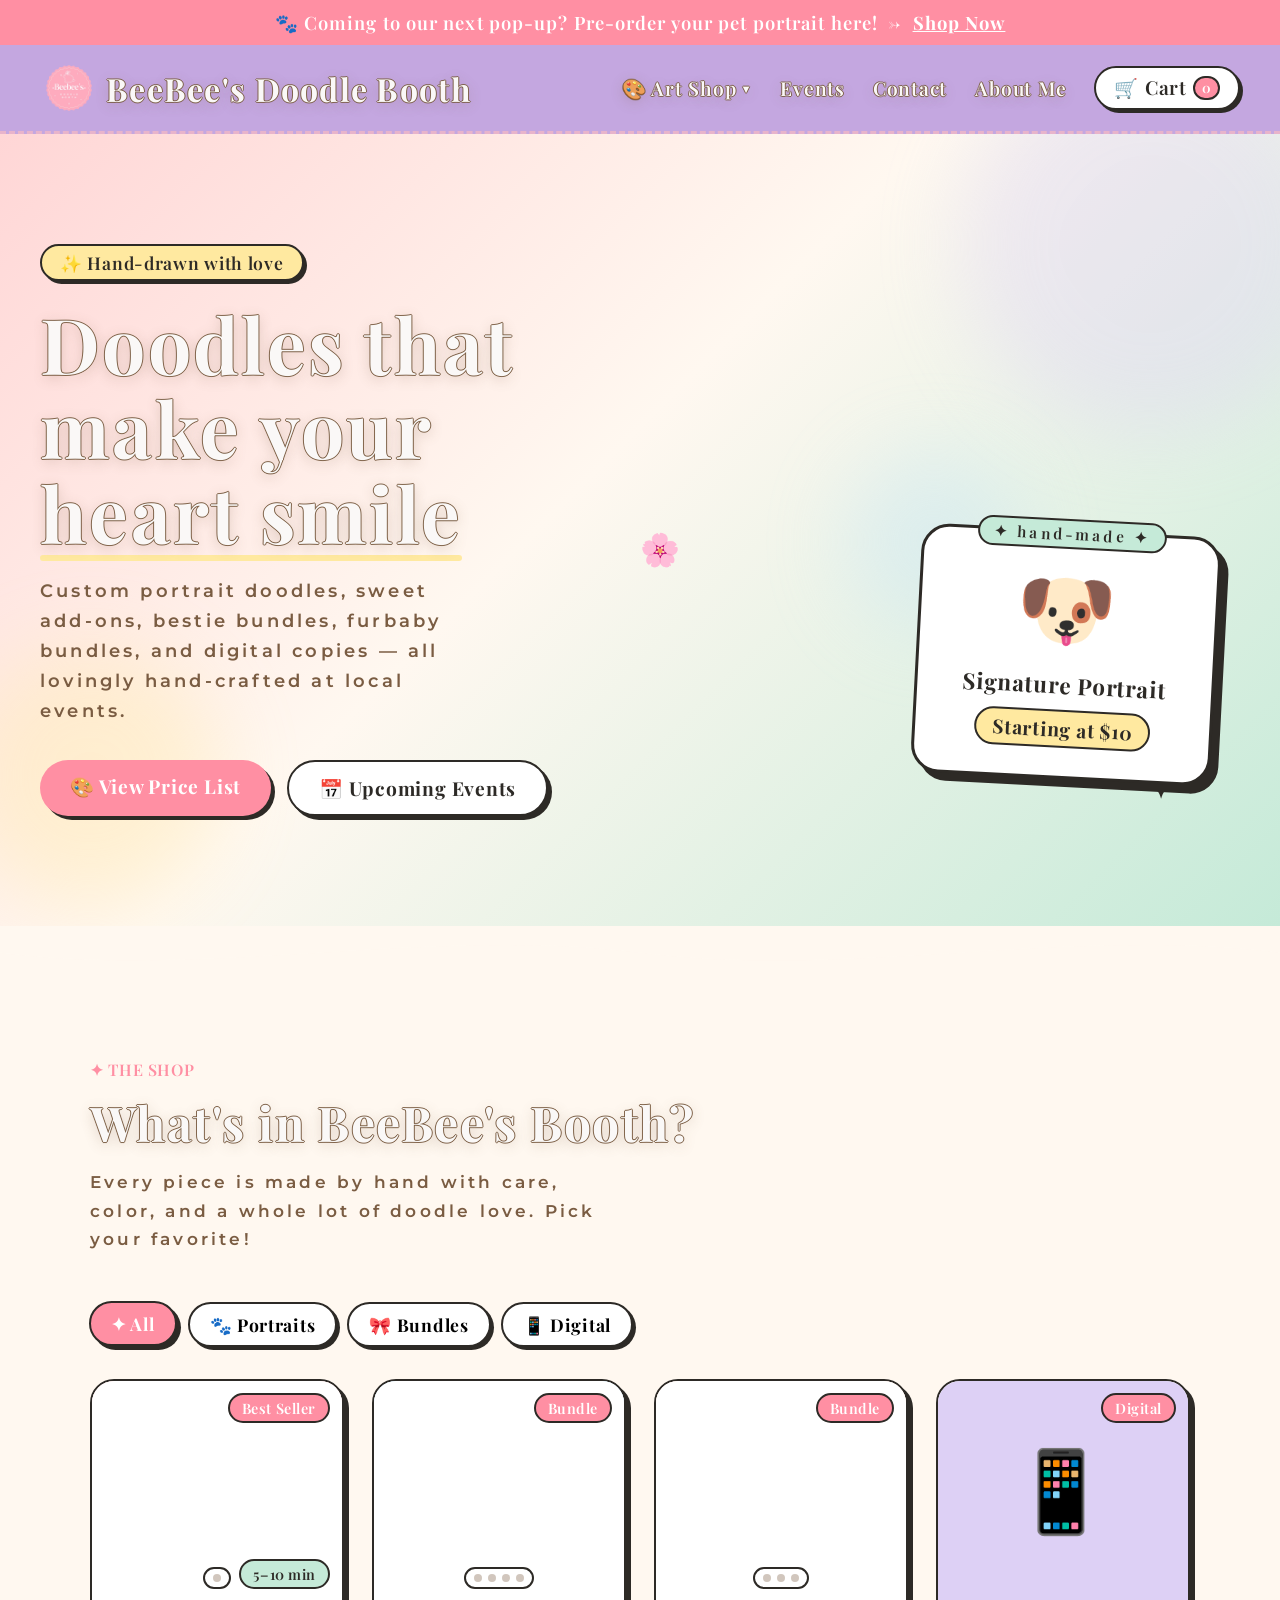
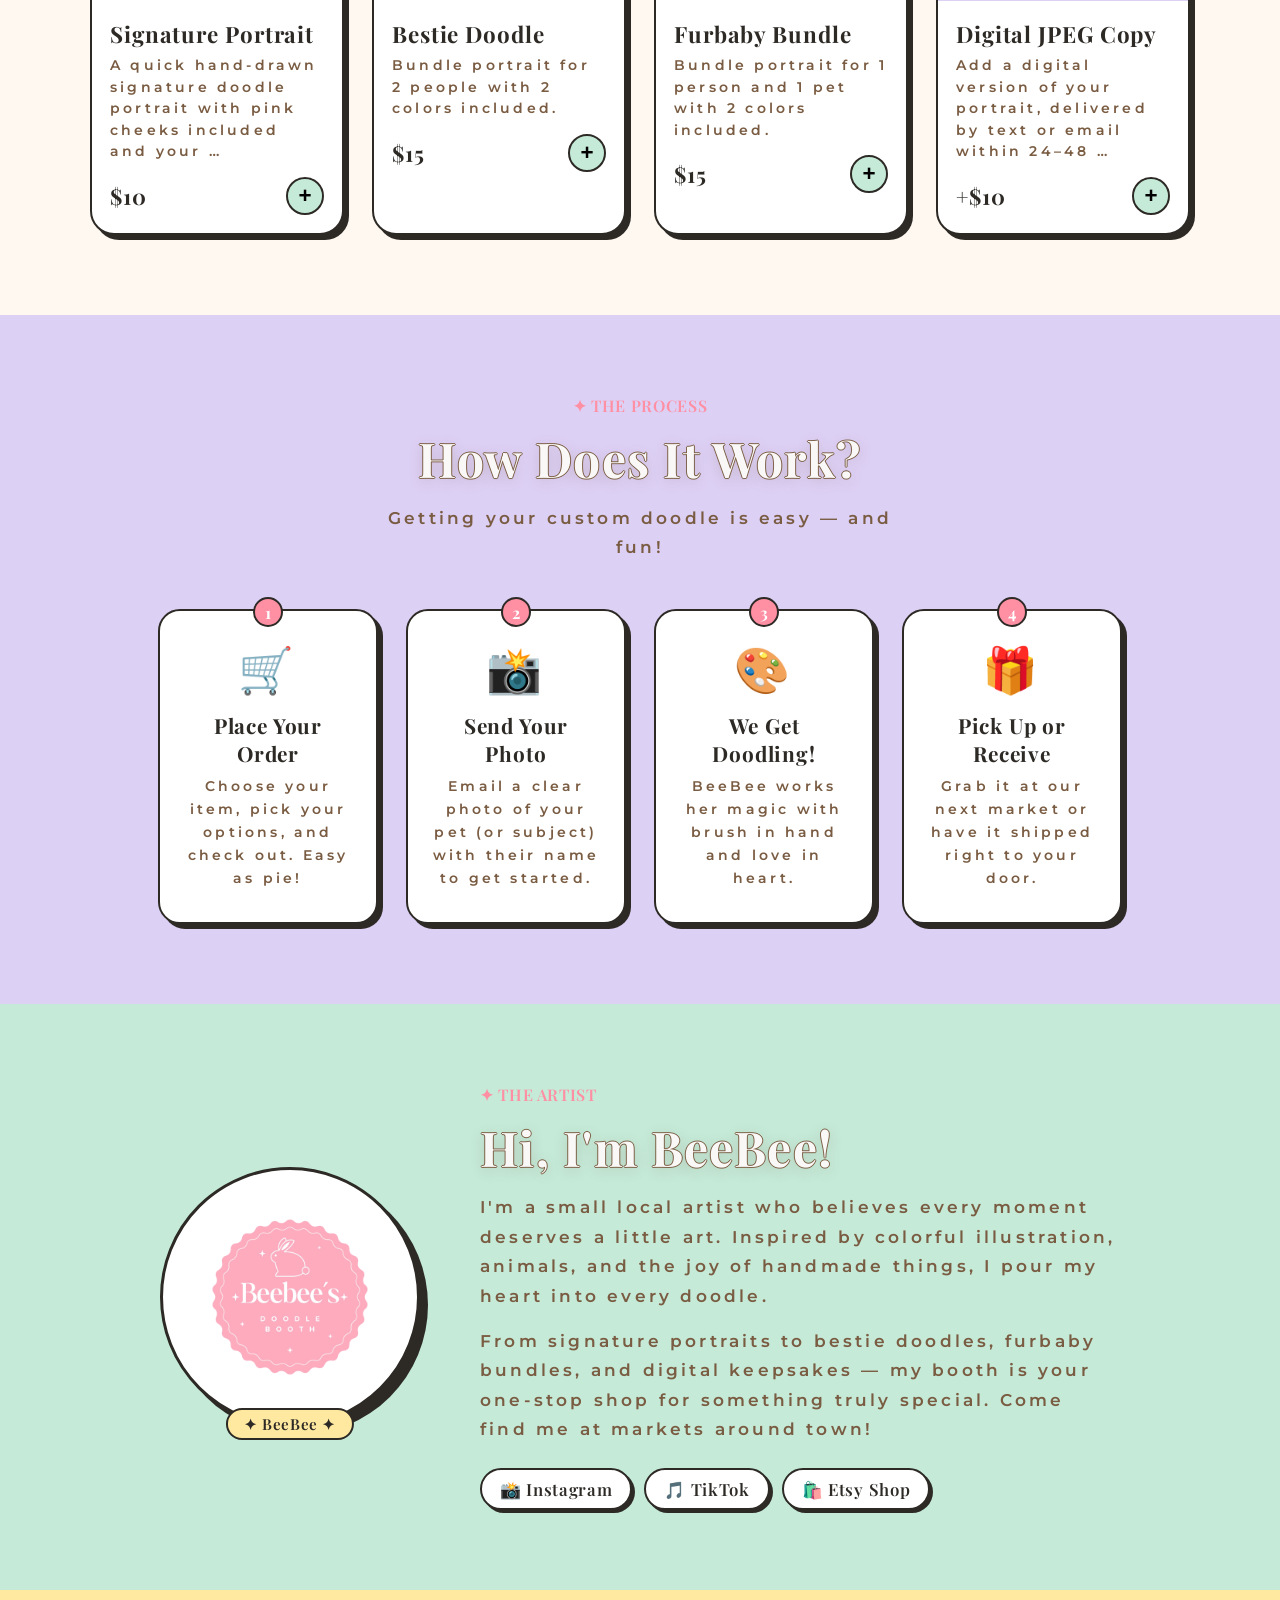
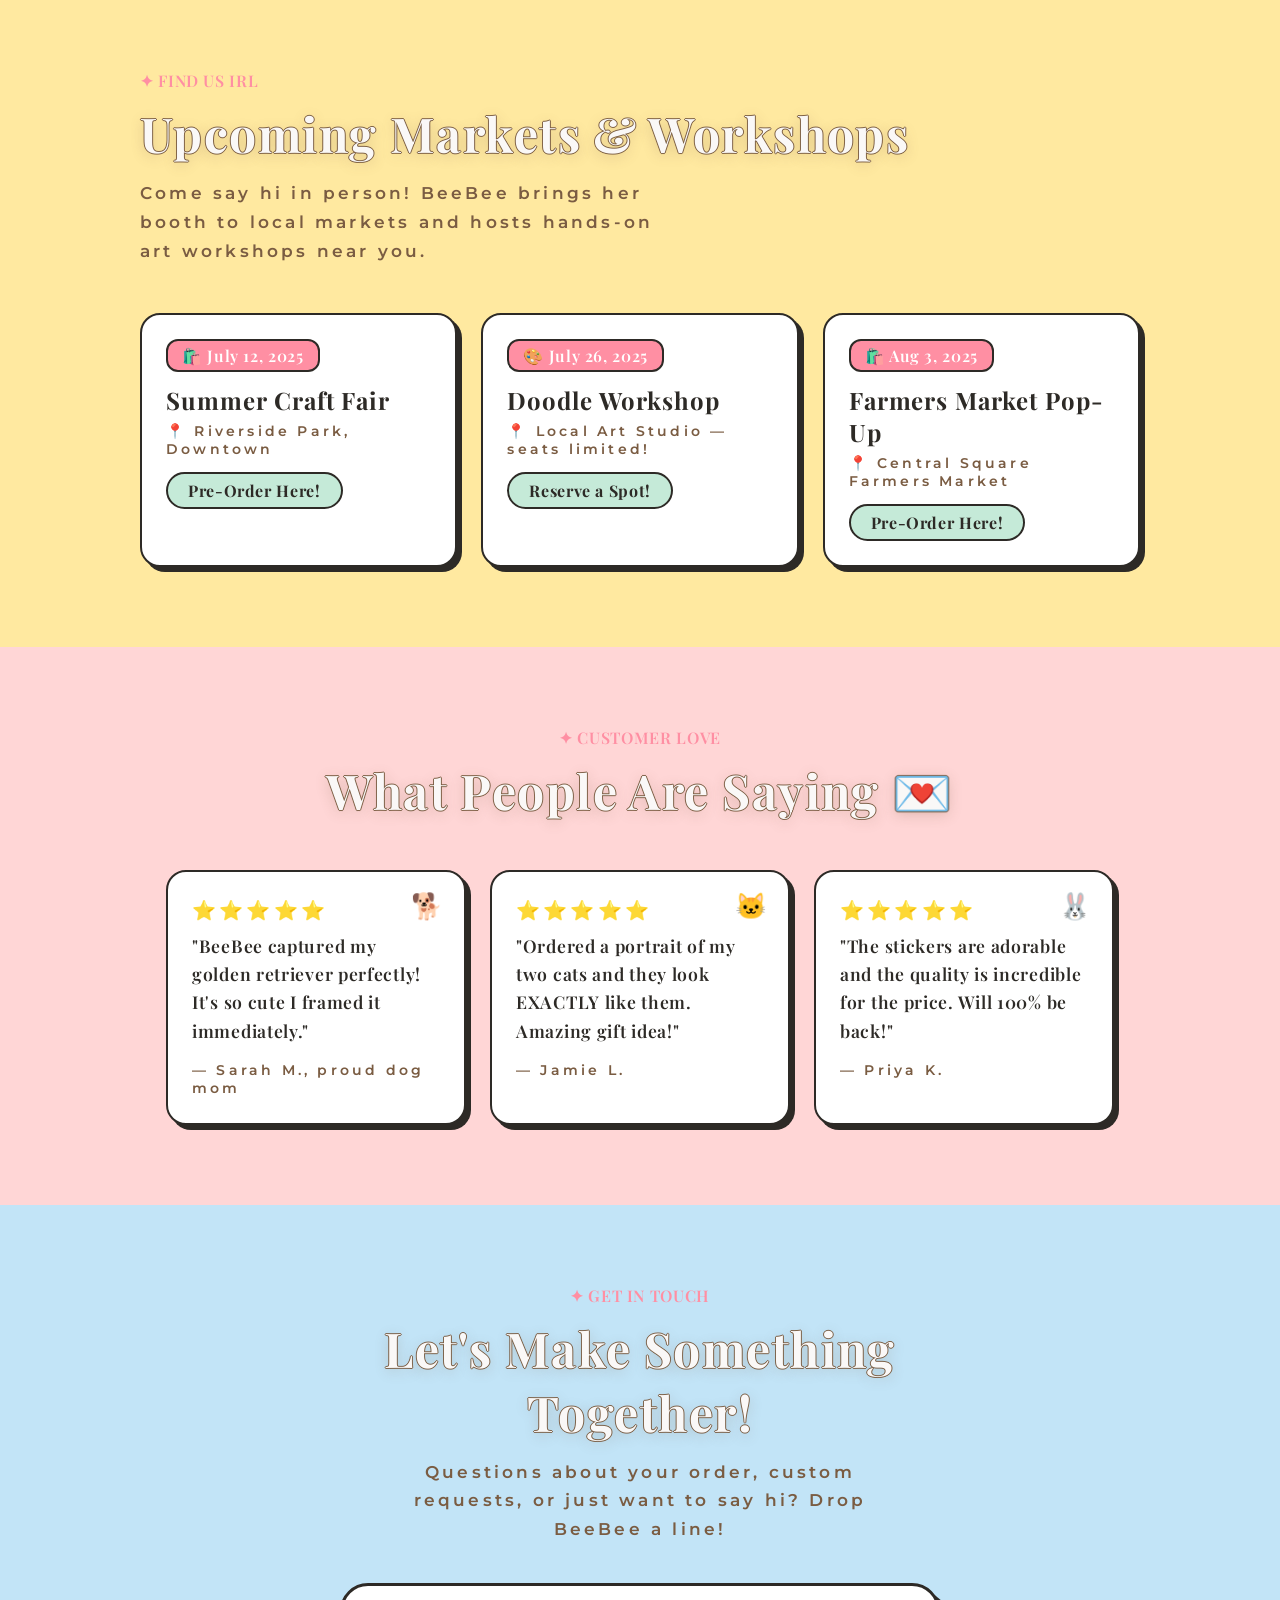
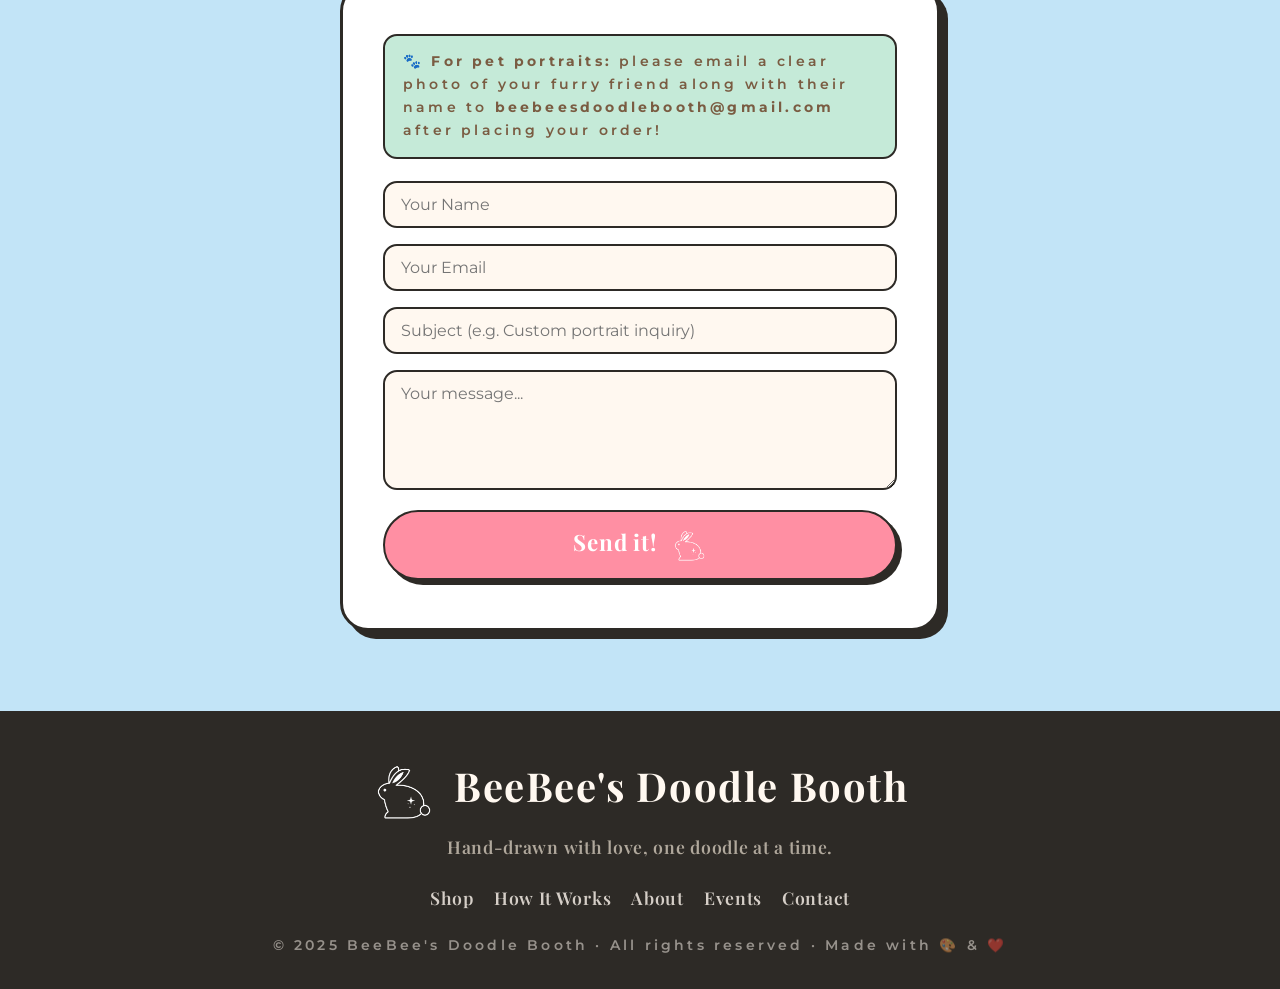
==== index.html @ 410ae70f "Initial BeeBee doodle booth website" ====
<!DOCTYPE html>
<html lang="en">
<head>
<meta charset="UTF-8" />
<meta name="viewport" content="width=device-width, initial-scale=1.0" />
<title>BeeBee's Doodle Booth</title>
<link rel="preconnect" href="https://fonts.googleapis.com">
<link rel="preconnect" href="https://fonts.gstatic.com" crossorigin>
<link href="https://fonts.googleapis.com/css2?family=Montserrat:wght@600&family=Playfair+Display:wght@700&display=swap" rel="stylesheet">
<style>
  :root {
    --cream: #FFF8F0;
    --blush: #FFD6D6;
    --mint: #C5EAD8;
    --lavender: #DDD0F5;
    --yellow: #FFE9A0;
    --peach: #FFB89A;
    --sky: #C2E4F7;
    --ink: #2D2A26;
    --brown: #7A5C42;
    --accent: #FF8FA3;
    --accent2: #A78BFA;
    --font-header: "Playfair Display", Georgia, "Times New Roman", serif;
    --font-text: "Montserrat", "Avenir Next", Avenir, "Helvetica Neue", Arial, sans-serif;
    --text-tracking: 0.2em;
    --header-soft: rgba(255, 255, 255, 0.96);
    --header-border: rgba(122, 92, 66, 0.88);
    --header-shadow:
      -1px 0 0 var(--header-border),
      1px 0 0 var(--header-border),
      0 -1px 0 var(--header-border),
      0 1px 0 var(--header-border),
      0 3px 14px rgba(122, 92, 66, 0.24);
  }

  * { box-sizing: border-box; margin: 0; padding: 0; }

  body {
    font-family: var(--font-text);
    font-weight: 600;
    letter-spacing: var(--text-tracking);
    background: var(--cream);
    color: var(--ink);
    overflow-x: hidden;
  }


  .nav-bunny-logo {
    width: 58px;
    height: 58px;
    object-fit: contain;
    flex-shrink: 0;
  }

  .brand-logo-mark {
    display: block;
    width: 72%;
    height: 72%;
    object-fit: contain;
  }

  /* Hand-drawn border utility */
  .squiggle-border {
    border: 3px solid var(--ink);
    border-radius: 60% 40% 55% 45% / 45% 55% 40% 60%;
  }

  /* ===== ANNOUNCEMENT BAR ===== */
  .announce-bar {
    background: var(--accent);
    color: white;
    text-align: center;
    padding: 10px 20px;
    font-family: var(--font-header);
    font-size: 1.15rem;
    letter-spacing: 0.06em;
    position: relative;
    overflow: hidden;
  }
  .announce-bar span { animation: slide-in 0.6s ease; }
  @keyframes slide-in { from { opacity: 0; transform: translateY(-10px); } to { opacity: 1; transform: translateY(0); } }

  /* ===== NAV ===== */
  nav {
    background: #C4A7E0;
    border-bottom: 3px dashed #E8B4CB;
    display: flex;
    align-items: center;
    justify-content: space-between;
    padding: 14px 40px;
    position: sticky;
    top: 0;
    z-index: 100;
  }

  .nav-logo {
    font-family: var(--font-header);
    font-size: 2rem;
    font-weight: 700;
    letter-spacing: 0.03em;
    color: var(--header-soft);
    text-shadow: var(--header-shadow);
    text-decoration: none;
    display: flex;
    align-items: center;
    gap: 8px;
  }
  .nav-logo .bee { font-size: 1.8rem; }

  .nav-links {
    display: flex;
    gap: 28px;
    list-style: none;
    align-items: center;
  }
  .nav-links a {
    font-family: var(--font-header);
    font-size: 1.2rem;
    letter-spacing: 0.03em;
    color: var(--header-soft);
    text-shadow: var(--header-shadow);
    text-decoration: none;
    position: relative;
    transition: color 0.2s;
  }
  .nav-links a::after {
    content: '';
    position: absolute;
    bottom: -3px;
    left: 0;
    width: 0;
    height: 2.5px;
    background: var(--accent);
    border-radius: 2px;
    transition: width 0.25s ease;
  }
  .nav-links a:hover { color: white; }
  .nav-links a:hover::after { width: 100%; }

  .cart-nav-btn {
    background: white;
    color: var(--ink) !important;
    border: 2.5px solid var(--ink);
    border-radius: 50px;
    padding: 8px 18px;
    box-shadow: 3px 3px 0 var(--ink);
    cursor: pointer;
    display: inline-flex;
    align-items: center;
    gap: 6px;
    white-space: nowrap;
    line-height: 1;
    text-shadow: none !important;
    -webkit-text-stroke: 0 !important;
    paint-order: normal;
  }
  .cart-nav-btn::after { display: none !important; }
  .cart-count {
    display: inline-flex;
    align-items: center;
    justify-content: center;
    min-width: 24px;
    height: 24px;
    padding: 0 7px;
    background: var(--accent);
    color: white;
    border: 2px solid var(--ink);
    border-radius: 999px;
    font-size: 0.85rem;
    line-height: 1;
    letter-spacing: 0;
    text-shadow: none;
    -webkit-text-stroke: 0;
  }

  /* ===== NAV DROPDOWN ===== */
  .nav-dropdown { position: relative; }
  .nav-dropdown > a { display: flex; align-items: center; gap: 4px; }
  .nav-dropdown > a .caret {
    font-size: 0.7rem;
    transition: transform 0.2s;
    display: inline-block;
  }
  .nav-dropdown:hover > a .caret { transform: rotate(180deg); }

  .dropdown-menu {
    position: absolute;
    top: calc(100% + 14px);
    left: 50%;
    transform: translateX(-50%);
    background: #B899D6;
    border: 2.5px solid var(--ink);
    border-radius: 18px;
    box-shadow: 5px 5px 0 var(--ink);
    min-width: 200px;
    padding: 10px 0;
    opacity: 0;
    pointer-events: none;
    transform: translateX(-50%) translateY(-6px);
    transition: opacity 0.2s, transform 0.2s;
    z-index: 200;
  }
  .dropdown-menu::before {
    content: '';
    position: absolute;
    top: -8px;
    left: 50%;
    transform: translateX(-50%);
    border: 5px solid transparent;
    border-bottom-color: #B899D6;
    border-top: none;
  }
  .nav-dropdown:hover .dropdown-menu {
    opacity: 1;
    pointer-events: all;
    transform: translateX(-50%) translateY(0);
  }
  .dropdown-menu a {
    display: flex;
    align-items: center;
    gap: 10px;
    padding: 10px 20px;
    font-family: var(--font-header);
    font-size: 1.1rem;
    color: var(--ink);
    text-decoration: none;
    transition: background 0.15s;
    border-radius: 0;
  }
  .dropdown-menu a:first-child { border-radius: 14px 14px 0 0; }
  .dropdown-menu a:last-child  { border-radius: 0 0 14px 14px; }
  .dropdown-menu a:hover { background: var(--blush); color: var(--accent); }
  .dropdown-menu a::after { display: none !important; }
  .dropdown-divider {
    height: 1px;
    background: #eee;
    margin: 4px 16px;
  }

  /* ===== PORTRAIT VARIANT TOGGLE ===== */
  .variant-toggle {
    display: flex;
    gap: 0;
    border: 2.5px solid var(--ink);
    border-radius: 14px;
    overflow: hidden;
    margin-bottom: 18px;
  }
  .variant-btn {
    flex: 1;
    padding: 11px 10px;
    font-family: var(--font-header);
    font-size: 1rem;
    font-weight: 700;
    background: white;
    border: none;
    cursor: pointer;
    transition: background 0.2s, color 0.2s;
    line-height: 1.3;
    text-align: center;
  }
  .variant-btn + .variant-btn { border-left: 2px solid var(--ink); }
  .variant-btn.active { background: var(--accent); color: white; }
  .variant-btn:not(.active):hover { background: var(--blush); }
  .variant-info {
    background: var(--lavender);
    border: 2px solid var(--ink);
    border-radius: 12px;
    padding: 10px 14px;
    font-size: 0.88rem;
    line-height: 1.6;
    margin-bottom: 16px;
    color: var(--brown);
    display: none;
  }
  .variant-info.show { display: block; }

  /* ===== FILTER TABS ===== */
  .filter-tab {
    padding: 9px 20px;
    border: 2.5px solid var(--ink);
    border-radius: 50px;
    font-family: var(--font-header);
    font-size: 1.1rem;
    font-weight: 700;
    background: white;
    cursor: pointer;
    box-shadow: 3px 3px 0 var(--ink);
    transition: background 0.2s, transform 0.15s, box-shadow 0.15s;
  }
  .filter-tab:hover { background: var(--blush); transform: translate(-1px,-1px); box-shadow: 4px 4px 0 var(--ink); }
  .filter-tab.active { background: var(--accent); color: white; transform: translate(-1px,-1px); box-shadow: 4px 4px 0 var(--ink); }

  /* ===== HERO ===== */
  .hero {
    position: relative;
    min-height: 88vh;
    display: flex;
    align-items: center;
    overflow: hidden;
    padding: 60px 40px;
    background: linear-gradient(135deg, var(--blush) 0%, var(--cream) 45%, var(--mint) 100%);
  }

  /* Floating doodle blobs in background */
  .hero-blob {
    position: absolute;
    border-radius: 50%;
    opacity: 0.35;
    filter: blur(40px);
    pointer-events: none;
  }
  .blob1 { width: 380px; height: 380px; background: var(--lavender); top: -80px; right: -60px; animation: float1 7s ease-in-out infinite; }
  .blob2 { width: 260px; height: 260px; background: var(--yellow); bottom: 20px; left: -40px; animation: float2 9s ease-in-out infinite; }
  .blob3 { width: 180px; height: 180px; background: var(--sky); top: 40%; right: 20%; animation: float1 6s ease-in-out infinite 1s; }
  @keyframes float1 { 0%,100% { transform: translateY(0) rotate(0deg); } 50% { transform: translateY(-20px) rotate(6deg); } }
  @keyframes float2 { 0%,100% { transform: translateY(0) rotate(0deg); } 50% { transform: translateY(16px) rotate(-5deg); } }

  /* Scattered doodle stars/sparkles */
  .doodle-el {
    position: absolute;
    font-size: 2rem;
    pointer-events: none;
    animation: spin-float 5s ease-in-out infinite;
  }
  .doodle-el:nth-child(1) { top: 12%; left: 8%; animation-delay: 0s; }
  .doodle-el:nth-child(2) { top: 70%; left: 6%; animation-delay: 1.2s; }
  .doodle-el:nth-child(3) { top: 18%; right: 12%; animation-delay: 0.6s; }
  .doodle-el:nth-child(4) { top: 80%; right: 8%; animation-delay: 2s; }
  .doodle-el:nth-child(5) { top: 50%; left: 50%; animation-delay: 0.9s; }
  @keyframes spin-float { 0%,100% { transform: translateY(0) rotate(0deg) scale(1); } 50% { transform: translateY(-12px) rotate(20deg) scale(1.1); } }

  .hero-content {
    position: relative;
    z-index: 2;
    max-width: 580px;
  }

  .hero-tag {
    display: inline-block;
    background: var(--yellow);
    border: 2.5px solid var(--ink);
    border-radius: 30px;
    padding: 5px 18px;
    font-family: var(--font-header);
    font-size: 1.1rem;
    letter-spacing: 0.06em;
    margin-bottom: 20px;
    box-shadow: 3px 3px 0 var(--ink);
    animation: pop-in 0.5s cubic-bezier(.34,1.56,.64,1) 0.2s both;
  }

  .hero h1 {
    font-family: var(--font-header);
    font-size: clamp(3rem, 6vw, 5.5rem);
    font-weight: 700;
    letter-spacing: 0.03em;
    color: var(--header-soft);
    line-height: 1.1;
    margin-bottom: 22px;
    text-shadow: var(--header-shadow);
    animation: pop-in 0.5s cubic-bezier(.34,1.56,.64,1) 0.35s both;
  }
  .hero h1 em {
    font-style: normal;
    color: var(--accent);
    position: relative;
  }
  .hero h1 em::after {
    content: '';
    position: absolute;
    bottom: 2px;
    left: 0;
    width: 100%;
    height: 6px;
    background: var(--yellow);
    z-index: -1;
    border-radius: 3px;
  }

  .hero-desc {
    font-size: 1.1rem;
    line-height: 1.7;
    color: var(--brown);
    margin-bottom: 34px;
    max-width: 440px;
    animation: pop-in 0.5s cubic-bezier(.34,1.56,.64,1) 0.5s both;
  }

  .hero-btns {
    display: flex;
    gap: 16px;
    flex-wrap: wrap;
    animation: pop-in 0.5s cubic-bezier(.34,1.56,.64,1) 0.65s both;
  }

  .btn {
    display: inline-block;
    padding: 13px 30px;
    border-radius: 50px;
    font-family: var(--font-header);
    font-size: 1.2rem;
    font-weight: 700;
    letter-spacing: 0.06em;
    cursor: pointer;
    transition: transform 0.2s, box-shadow 0.2s;
    text-decoration: none;
    border: none;
  }
  .btn-primary {
    background: var(--accent);
    color: white;
    box-shadow: 4px 4px 0 var(--ink);
  }
  .btn-primary:hover { transform: translate(-2px,-2px); box-shadow: 6px 6px 0 var(--ink); }
  .btn-secondary {
    background: white;
    color: var(--ink);
    box-shadow: 4px 4px 0 var(--ink);
    border: 2.5px solid var(--ink);
  }
  .btn-secondary:hover { transform: translate(-2px,-2px); box-shadow: 6px 6px 0 var(--ink); }

  /* Hero illustration side */
  .hero-art {
    position: absolute;
    right: 5%;
    top: 50%;
    transform: translateY(-50%);
    z-index: 2;
    animation: pop-in 0.7s cubic-bezier(.34,1.56,.64,1) 0.4s both;
  }

  .hero-art-card {
    background: white;
    border: 3px solid var(--ink);
    border-radius: 28px;
    padding: 28px;
    box-shadow: 8px 8px 0 var(--ink);
    width: 300px;
    text-align: center;
    transform: rotate(3deg);
    position: relative;
  }
  .hero-art-card::before {
    content: '✦ hand-made ✦';
    position: absolute;
    top: -14px;
    left: 50%;
    transform: translateX(-50%);
    background: var(--mint);
    border: 2px solid var(--ink);
    border-radius: 20px;
    padding: 3px 14px;
    font-family: var(--font-header);
    font-size: 0.95rem;
    white-space: nowrap;
  }
  .hero-art-emoji {
    font-size: 5rem;
    display: block;
    margin-bottom: 12px;
  }
  .hero-art-label {
    font-family: var(--font-header);
    font-size: 1.4rem;
    font-weight: 700;
  }
  .hero-art-price {
    display: inline-block;
    margin-top: 10px;
    background: var(--yellow);
    border: 2px solid var(--ink);
    border-radius: 20px;
    padding: 4px 16px;
    font-family: var(--font-header);
    font-size: 1.2rem;
    font-weight: 700;
  }

  @keyframes pop-in {
    from { opacity: 0; transform: scale(0.85) translateY(10px); }
    to   { opacity: 1; transform: scale(1) translateY(0); }
  }

  /* ===== WAVY DIVIDER ===== */
  .wavy { display: block; width: 100%; }

  /* ===== SECTION SHARED ===== */
  section { padding: 80px 40px; }
  .section-label {
    font-family: var(--font-header);
    font-size: 1rem;
    letter-spacing: 0.12em;
    text-transform: uppercase;
    color: var(--accent);
    margin-bottom: 10px;
    display: block;
  }
  .section-title {
    font-family: var(--font-header);
    font-size: clamp(2rem, 4vw, 3rem);
    font-weight: 700;
    letter-spacing: 0.03em;
    color: var(--header-soft);
    text-shadow: var(--header-shadow);
    margin-bottom: 14px;
  }
  .section-sub {
    color: var(--brown);
    font-size: 1.05rem;
    line-height: 1.7;
    max-width: 520px;
    margin-bottom: 48px;
  }

  /* ===== SHOP SECTION ===== */
  #shop { background: var(--cream); }
  .shop-grid {
    display: grid;
    grid-template-columns: repeat(auto-fill, minmax(240px, 1fr));
    gap: 28px;
    max-width: 1100px;
    margin: 0 auto;
  }

  .product-card {
    background: white;
    border: 2.5px solid var(--ink);
    border-radius: 24px;
    overflow: hidden;
    box-shadow: 5px 5px 0 var(--ink);
    transition: transform 0.2s, box-shadow 0.2s;
    cursor: pointer;
    position: relative;
  }
  .product-card:hover { transform: translate(-3px,-3px); box-shadow: 8px 8px 0 var(--ink); }
  .product-card:hover .product-img { transform: scale(1.05); }
  .product-card:hover .product-gallery-img { transform: scale(1.04); }

  .product-img-wrap {
    overflow: hidden;
    height: 220px;
    background: var(--blush);
    display: flex;
    align-items: center;
    justify-content: center;
    font-size: 5rem;
    position: relative;
  }
  .product-img {
    font-size: 5rem;
    transition: transform 0.3s;
    display: block;
  }
  .product-gallery {
    position: absolute;
    inset: 0;
    overflow: hidden;
    background: white;
  }
  .product-gallery-img {
    position: absolute;
    inset: 0;
    width: 100%;
    height: 100%;
    object-fit: cover;
    opacity: 0;
    animation: gallery-fade 12s infinite;
    transition: transform 0.35s;
  }
  .product-gallery-img:nth-child(2) { animation-delay: 3s; }
  .product-gallery-img:nth-child(3) { animation-delay: 6s; }
  .product-gallery-img:nth-child(4) { animation-delay: 9s; }
  .gallery-dots {
    position: absolute;
    left: 50%;
    bottom: 12px;
    transform: translateX(-50%);
    display: flex;
    gap: 6px;
    padding: 5px 8px;
    background: rgba(255, 255, 255, 0.78);
    border: 2px solid var(--ink);
    border-radius: 999px;
    z-index: 2;
  }
  .gallery-dot {
    width: 8px;
    height: 8px;
    border-radius: 50%;
    background: var(--brown);
    opacity: 0.35;
    animation: dot-pulse 12s infinite;
  }
  .gallery-dot:nth-child(2) { animation-delay: 3s; }
  .gallery-dot:nth-child(3) { animation-delay: 6s; }
  .gallery-dot:nth-child(4) { animation-delay: 9s; }
  @keyframes gallery-fade {
    0%, 6% { opacity: 0; }
    10%, 25% { opacity: 1; }
    31%, 100% { opacity: 0; }
  }
  @keyframes dot-pulse {
    0%, 8% { opacity: 0.35; transform: scale(1); }
    10%, 25% { opacity: 1; transform: scale(1.15); }
    31%, 100% { opacity: 0.35; transform: scale(1); }
  }
  .product-badge {
    position: absolute;
    top: 12px;
    right: 12px;
    z-index: 3;
    background: var(--accent);
    color: white;
    border: 2px solid var(--ink);
    border-radius: 20px;
    font-family: var(--font-header);
    font-size: 0.9rem;
    padding: 3px 12px;
  }

  .product-body { padding: 18px; }
  .product-name {
    font-family: var(--font-header);
    font-size: 1.4rem;
    font-weight: 700;
    margin-bottom: 6px;
  }
  .product-desc { font-size: 0.9rem; color: var(--brown); line-height: 1.5; margin-bottom: 14px; }
  .product-footer { display: flex; align-items: center; justify-content: space-between; }
  .product-price {
    font-family: var(--font-header);
    font-size: 1.35rem;
    font-weight: 700;
    color: var(--ink);
  }
  .add-btn {
    background: var(--mint);
    border: 2px solid var(--ink);
    border-radius: 50%;
    width: 38px;
    height: 38px;
    font-size: 1.4rem;
    cursor: pointer;
    transition: background 0.2s, transform 0.15s;
    display: flex;
    align-items: center;
    justify-content: center;
    font-weight: 700;
    line-height: 1;
  }
  .add-btn:hover { background: var(--accent); color: white; transform: scale(1.15); }

  /* BG color per card */
  .card-blush .product-img-wrap { background: var(--blush); }
  .card-mint   .product-img-wrap { background: var(--mint); }
  .card-lavender .product-img-wrap { background: var(--lavender); }
  .card-yellow .product-img-wrap { background: var(--yellow); }
  .card-sky    .product-img-wrap { background: var(--sky); }
  .card-peach  .product-img-wrap { background: #FFE5D5; }

  /* ===== PRODUCT DETAIL (modal-style) ===== */
  .overlay {
    position: fixed;
    inset: 0;
    background: rgba(0,0,0,0.45);
    z-index: 500;
    display: flex;
    align-items: center;
    justify-content: center;
    padding: 20px;
    opacity: 0;
    pointer-events: none;
    transition: opacity 0.25s;
  }
  .overlay.open { opacity: 1; pointer-events: all; }

  .product-modal {
    background: var(--cream);
    border: 3px solid var(--ink);
    border-radius: 28px;
    box-shadow: 10px 10px 0 var(--ink);
    max-width: 760px;
    width: 100%;
    max-height: 90vh;
    overflow-y: auto;
    display: grid;
    grid-template-columns: 1fr 1fr;
    position: relative;
    transform: scale(0.9);
    transition: transform 0.25s cubic-bezier(.34,1.56,.64,1);
  }
  .overlay.open .product-modal { transform: scale(1); }

  .modal-close {
    position: absolute;
    top: 16px;
    right: 16px;
    background: white;
    border: 2px solid var(--ink);
    border-radius: 50%;
    width: 36px;
    height: 36px;
    font-size: 1.1rem;
    cursor: pointer;
    z-index: 10;
    display: flex;
    align-items: center;
    justify-content: center;
    transition: background 0.2s;
  }
  .modal-close:hover { background: var(--blush); }

  .modal-img-side {
    background: var(--blush);
    border-radius: 24px 0 0 24px;
    display: flex;
    align-items: center;
    justify-content: center;
    font-size: 8rem;
    min-height: 320px;
    position: relative;
  }
  .modal-img-side.mint   { background: var(--mint); }
  .modal-img-side.lavender { background: var(--lavender); }
  .modal-img-side.yellow { background: var(--yellow); }
  .modal-img-side.sky    { background: var(--sky); }
  .modal-img-side.peach  { background: #FFE5D5; }

  .modal-content-side { padding: 36px 28px; }
  .modal-cat {
    font-family: var(--font-header);
    font-size: 1rem;
    color: var(--accent);
    text-transform: uppercase;
    letter-spacing: 0.1em;
    margin-bottom: 8px;
  }
  .modal-title {
    font-family: var(--font-header);
    font-size: 2rem;
    font-weight: 700;
    margin-bottom: 8px;
  }
  .modal-price {
    font-family: var(--font-header);
    font-size: 1.6rem;
    font-weight: 700;
    color: var(--accent);
    margin-bottom: 16px;
  }
  .modal-desc {
    font-size: 0.95rem;
    line-height: 1.7;
    color: var(--brown);
    margin-bottom: 24px;
  }
  .modal-label {
    font-family: var(--font-header);
    font-size: 1rem;
    font-weight: 700;
    margin-bottom: 8px;
    display: block;
  }
  .modal-select {
    width: 100%;
    padding: 10px 14px;
    border: 2.5px solid var(--ink);
    border-radius: 12px;
    font-family: var(--font-text);
    font-size: 0.95rem;
    background: white;
    margin-bottom: 16px;
    cursor: pointer;
    appearance: none;
    background-image: url("data:image/svg+xml,%3Csvg xmlns='http://www.w3.org/2000/svg' width='16' height='16' viewBox='0 0 24 24'%3E%3Cpath d='M7 10l5 5 5-5z' fill='%232D2A26'/%3E%3C/svg%3E");
    background-repeat: no-repeat;
    background-position: right 12px center;
  }
  .modal-note {
    background: var(--yellow);
    border: 2px solid var(--ink);
    border-radius: 12px;
    padding: 12px 16px;
    font-size: 0.88rem;
    line-height: 1.6;
    margin-bottom: 20px;
  }
  .modal-add-btn {
    width: 100%;
    padding: 14px;
    background: var(--accent);
    color: white;
    border: 2.5px solid var(--ink);
    border-radius: 50px;
    font-family: var(--font-header);
    font-size: 1.3rem;
    font-weight: 700;
    cursor: pointer;
    box-shadow: 4px 4px 0 var(--ink);
    transition: transform 0.2s, box-shadow 0.2s;
  }
  .modal-add-btn:hover { transform: translate(-2px,-2px); box-shadow: 6px 6px 0 var(--ink); }

  /* ===== CART ===== */
  .cart-drawer {
    position: fixed;
    top: 0;
    right: 0;
    z-index: 700;
    width: min(440px, 100vw);
    height: 100vh;
    background: var(--cream);
    border-left: 3px solid var(--ink);
    box-shadow: -10px 0 0 rgba(45,42,38,0.16);
    transform: translateX(110%);
    transition: transform 0.28s cubic-bezier(.34,1.56,.64,1);
    display: flex;
    flex-direction: column;
  }
  .cart-drawer.open { transform: translateX(0); }
  .cart-head {
    display: flex;
    align-items: center;
    justify-content: space-between;
    gap: 16px;
    padding: 22px;
    background: var(--lavender);
    border-bottom: 3px solid var(--ink);
  }
  .cart-title {
    font-family: var(--font-header);
    font-size: 2rem;
    color: var(--header-soft);
    -webkit-text-stroke: 0.55px var(--header-border);
    paint-order: stroke fill;
    text-shadow: var(--header-shadow);
  }
  .cart-close {
    width: 38px;
    height: 38px;
    border: 2px solid var(--ink);
    border-radius: 50%;
    background: white;
    font-size: 1.1rem;
    cursor: pointer;
  }
  .cart-body {
    flex: 1;
    overflow-y: auto;
    padding: 22px;
  }
  .cart-empty {
    padding: 28px 18px;
    border: 2.5px dashed var(--brown);
    border-radius: 16px;
    text-align: center;
    color: var(--brown);
    line-height: 1.6;
  }
  .cart-item {
    background: white;
    border: 2.5px solid var(--ink);
    border-radius: 18px;
    padding: 16px;
    margin-bottom: 16px;
    box-shadow: 4px 4px 0 var(--ink);
  }
  .cart-item-top {
    display: flex;
    align-items: flex-start;
    justify-content: space-between;
    gap: 12px;
    margin-bottom: 10px;
  }
  .cart-item-name {
    font-family: var(--font-header);
    font-size: 1.35rem;
    font-weight: 700;
  }
  .cart-item-price {
    font-family: var(--font-header);
    font-size: 1.25rem;
    color: var(--accent);
    white-space: nowrap;
  }
  .cart-options {
    color: var(--brown);
    font-size: 0.85rem;
    line-height: 1.7;
    margin-bottom: 12px;
  }
  .cart-remove {
    border: 0;
    background: transparent;
    color: var(--brown);
    font-family: var(--font-text);
    font-size: 0.8rem;
    text-decoration: underline;
    cursor: pointer;
  }
  .cart-footer {
    border-top: 3px solid var(--ink);
    padding: 18px 22px 22px;
    background: white;
  }
  .cart-total-row {
    display: flex;
    justify-content: space-between;
    align-items: center;
    font-family: var(--font-header);
    font-size: 1.55rem;
    margin-bottom: 14px;
  }
  .checkout-fields {
    display: none;
    gap: 10px;
    margin-top: 14px;
  }
  .checkout-fields.show {
    display: grid;
  }
  .checkout-field {
    width: 100%;
    border: 2.5px solid var(--ink);
    border-radius: 12px;
    padding: 11px 13px;
    font-family: var(--font-text);
    font-size: 0.88rem;
    background: var(--cream);
  }
  textarea.checkout-field {
    min-height: 90px;
    resize: vertical;
  }

  /* ===== HOW IT WORKS ===== */
  #how { background: var(--lavender); }
  .steps-row {
    display: flex;
    gap: 28px;
    flex-wrap: wrap;
    max-width: 1000px;
    margin: 0 auto;
    justify-content: center;
  }
  .step-card {
    background: white;
    border: 2.5px solid var(--ink);
    border-radius: 22px;
    padding: 32px 24px;
    text-align: center;
    flex: 1;
    min-width: 200px;
    max-width: 220px;
    box-shadow: 5px 5px 0 var(--ink);
    position: relative;
  }
  .step-num {
    position: absolute;
    top: -14px;
    left: 50%;
    transform: translateX(-50%);
    width: 30px;
    height: 30px;
    background: var(--accent);
    border: 2px solid var(--ink);
    border-radius: 50%;
    font-family: var(--font-header);
    font-size: 1rem;
    font-weight: 700;
    color: white;
    display: flex;
    align-items: center;
    justify-content: center;
  }
  .step-icon { font-size: 2.8rem; margin-bottom: 14px; display: block; }
  .step-title { font-family: var(--font-header); font-size: 1.3rem; font-weight: 700; margin-bottom: 8px; }
  .step-text { font-size: 0.9rem; color: var(--brown); line-height: 1.6; }

  /* ===== ABOUT ===== */
  #about { background: var(--mint); }
  .about-wrap {
    display: flex;
    gap: 60px;
    align-items: center;
    max-width: 960px;
    margin: 0 auto;
    flex-wrap: wrap;
  }
  .about-art {
    flex: 0 0 auto;
    width: 260px;
    height: 260px;
    background: white;
    border: 3px solid var(--ink);
    border-radius: 50%;
    display: flex;
    align-items: center;
    justify-content: center;
    font-size: 7rem;
    box-shadow: 8px 8px 0 var(--ink);
    position: relative;
  }
  .about-art .brand-logo-mark {
    width: 78%;
    height: 78%;
  }
  .about-art::after {
    content: '✦ BeeBee ✦';
    position: absolute;
    bottom: -16px;
    left: 50%;
    transform: translateX(-50%);
    background: var(--yellow);
    border: 2px solid var(--ink);
    border-radius: 20px;
    padding: 4px 16px;
    font-family: var(--font-header);
    font-size: 0.95rem;
    white-space: nowrap;
  }
  .about-text { flex: 1; min-width: 280px; }
  .about-text p { font-size: 1.05rem; line-height: 1.75; color: var(--brown); margin-bottom: 16px; }
  .about-socials { display: flex; gap: 12px; margin-top: 24px; flex-wrap: wrap; }
  .social-pill {
    display: inline-flex;
    align-items: center;
    gap: 8px;
    background: white;
    border: 2px solid var(--ink);
    border-radius: 30px;
    padding: 8px 18px;
    font-family: var(--font-header);
    font-size: 1.05rem;
    text-decoration: none;
    color: var(--ink);
    box-shadow: 3px 3px 0 var(--ink);
    transition: transform 0.2s, box-shadow 0.2s;
  }
  .social-pill:hover { transform: translate(-2px,-2px); box-shadow: 5px 5px 0 var(--ink); }

  /* ===== EVENTS ===== */
  #events { background: var(--yellow); }
  .events-grid {
    display: grid;
    grid-template-columns: repeat(auto-fill, minmax(280px, 1fr));
    gap: 24px;
    max-width: 1000px;
    margin: 0 auto;
  }
  .event-card {
    background: white;
    border: 2.5px solid var(--ink);
    border-radius: 20px;
    padding: 24px;
    box-shadow: 5px 5px 0 var(--ink);
    position: relative;
    overflow: hidden;
    transition: transform 0.2s, box-shadow 0.2s;
  }
  .event-card:hover { transform: translate(-2px,-2px); box-shadow: 7px 7px 0 var(--ink); }
  .event-date-tag {
    display: inline-block;
    background: var(--accent);
    color: white;
    border: 2px solid var(--ink);
    border-radius: 12px;
    padding: 4px 14px;
    font-family: var(--font-header);
    font-size: 1rem;
    margin-bottom: 12px;
  }
  .event-name { font-family: var(--font-header); font-size: 1.5rem; font-weight: 700; margin-bottom: 6px; }
  .event-loc { font-size: 0.9rem; color: var(--brown); margin-bottom: 14px; }
  .event-join {
    display: inline-block;
    background: var(--mint);
    border: 2px solid var(--ink);
    border-radius: 30px;
    padding: 6px 20px;
    font-family: var(--font-header);
    font-size: 1rem;
    font-weight: 700;
    cursor: pointer;
    text-decoration: none;
    color: var(--ink);
    transition: background 0.2s;
  }
  .event-join:hover { background: var(--accent); color: white; }

  /* ===== TESTIMONIALS ===== */
  #love { background: var(--blush); }
  .testimonials-row {
    display: flex;
    gap: 24px;
    flex-wrap: wrap;
    max-width: 1000px;
    margin: 0 auto;
    justify-content: center;
  }
  .testi-card {
    background: white;
    border: 2.5px solid var(--ink);
    border-radius: 20px;
    padding: 26px 24px;
    flex: 1;
    min-width: 240px;
    max-width: 300px;
    box-shadow: 5px 5px 0 var(--ink);
    position: relative;
  }
  .testi-stars { font-size: 1.2rem; margin-bottom: 10px; }
  .testi-quote {
    font-family: var(--font-header);
    font-size: 1.1rem;
    line-height: 1.6;
    color: var(--ink);
    margin-bottom: 16px;
  }
  .testi-name { font-size: 0.88rem; color: var(--brown); font-weight: 600; }
  .testi-pet { font-size: 1.6rem; position: absolute; top: 18px; right: 18px; }

  /* ===== CONTACT ===== */
  #contact { background: var(--sky); }
  .contact-wrap {
    max-width: 600px;
    margin: 0 auto;
    background: white;
    border: 3px solid var(--ink);
    border-radius: 28px;
    padding: 48px 40px;
    box-shadow: 8px 8px 0 var(--ink);
  }
  .contact-field {
    width: 100%;
    padding: 12px 16px;
    border: 2.5px solid var(--ink);
    border-radius: 14px;
    font-family: var(--font-text);
    font-size: 0.97rem;
    margin-bottom: 16px;
    background: var(--cream);
    outline: none;
    transition: border-color 0.2s;
  }
  .contact-field:focus { border-color: var(--accent); }
  textarea.contact-field { height: 120px; resize: vertical; }
  .contact-note {
    background: var(--mint);
    border: 2px solid var(--ink);
    border-radius: 14px;
    padding: 14px 18px;
    font-size: 0.9rem;
    line-height: 1.6;
    margin-bottom: 22px;
    color: var(--brown);
  }
  .submit-btn {
    width: 100%;
    padding: 15px;
    background: var(--accent);
    color: white;
    border: 2.5px solid var(--ink);
    border-radius: 50px;
    font-family: var(--font-header);
    font-size: 1.4rem;
    font-weight: 700;
    cursor: pointer;
    box-shadow: 5px 5px 0 var(--ink);
    transition: transform 0.2s, box-shadow 0.2s;
  }
  .submit-btn .btn-logo {
    width: 36px;
    height: 36px;
    margin-left: 8px;
    object-fit: contain;
    vertical-align: middle;
  }
  .submit-btn:hover { transform: translate(-2px,-2px); box-shadow: 7px 7px 0 var(--ink); }

  /* ===== FOOTER ===== */
  footer {
    background: var(--ink);
    color: var(--cream);
    text-align: center;
    padding: 48px 40px 36px;
  }
  .footer-logo {
    font-family: var(--font-header);
    font-size: 2.5rem;
    font-weight: 700;
    margin-bottom: 12px;
  }
  .footer-logo-mark {
    width: 64px;
    height: 64px;
    object-fit: contain;
    display: inline-block;
    vertical-align: middle;
    margin-right: 8px;
  }
  .footer-tagline {
    font-family: var(--font-header);
    font-size: 1.1rem;
    color: #b0a89c;
    margin-bottom: 28px;
  }
  .footer-links { display: flex; gap: 20px; justify-content: center; flex-wrap: wrap; margin-bottom: 28px; }
  .footer-links a { color: var(--cream); font-family: var(--font-header); font-size: 1.1rem; text-decoration: none; opacity: 0.8; transition: opacity 0.2s; }
  .footer-links a:hover { opacity: 1; }
  .footer-copy { font-size: 0.85rem; opacity: 0.5; }

  /* ===== TOAST ===== */
  .toast {
    position: fixed;
    bottom: 30px;
    right: 30px;
    background: var(--ink);
    color: var(--cream);
    border: 2.5px solid var(--accent);
    border-radius: 16px;
    padding: 14px 24px;
    font-family: var(--font-header);
    font-size: 1.15rem;
    z-index: 999;
    box-shadow: 5px 5px 0 var(--accent);
    transform: translateY(100px);
    opacity: 0;
    transition: transform 0.3s cubic-bezier(.34,1.56,.64,1), opacity 0.3s;
  }
  .toast.show { transform: translateY(0); opacity: 1; }

  /* ===== TYPE TUNING ===== */
  .nav-logo,
  .nav-links a,
  .dropdown-menu a,
  .filter-tab,
  .hero-tag,
  .btn,
  .hero-art-label,
  .hero-art-price,
  .section-label,
  .product-badge,
  .product-name,
  .product-price,
  .modal-cat,
  .modal-title,
  .modal-price,
  .modal-label,
  .modal-add-btn,
  .step-num,
  .step-title,
  .about-art::after,
  .social-pill,
  .event-date-tag,
  .event-name,
  .event-join,
  .testi-quote,
  .submit-btn,
  .footer-logo,
  .footer-tagline,
  .footer-links a,
  .toast {
    letter-spacing: 0.04em;
  }

  .hero h1,
  .section-title {
    color: var(--header-soft);
    letter-spacing: 0.03em;
    -webkit-text-stroke: 0.8px var(--header-border);
    paint-order: stroke fill;
    text-shadow: var(--header-shadow);
  }

  .nav-logo,
  .nav-links a {
    -webkit-text-stroke: 0.45px var(--header-border);
    paint-order: stroke fill;
  }

  .hero h1 em {
    color: var(--header-soft);
  }

  /* ===== RESPONSIVE ===== */
  @media (max-width: 768px) {
    nav { padding: 12px 20px; }
    .nav-links { gap: 14px; }
    .nav-links li:not(.cart-nav-item) { display: none; }
    .hero { padding: 60px 24px; min-height: auto; }
    .hero-art { display: none; }
    section { padding: 60px 24px; }
    .about-wrap { justify-content: center; text-align: center; }
    .about-socials { justify-content: center; }
    .modal-img-side { display: none; }
    .product-modal { grid-template-columns: 1fr; }
    .modal-img-side { border-radius: 24px 24px 0 0; }
    .contact-wrap { padding: 32px 22px; }
    .hero h1 { font-size: 2.8rem; }
  }
</style>
</head>
<body>

<!-- Announcement Bar -->
<div class="announce-bar">
  <span>🐾 Coming to our next pop-up? Pre-order your pet portrait here! &nbsp;→&nbsp; <a href="#shop" style="color:white;font-weight:700;">Shop Now</a></span>
</div>

<!-- Nav -->
<nav>
  <a href="#" class="nav-logo"><img src="assets/beebee-logo.png" alt="BeeBee's Doodle Booth logo" class="nav-bunny-logo"> BeeBee's Doodle Booth</a>
  <ul class="nav-links">
    <li class="nav-dropdown">
      <a href="#shop">🎨 Art Shop <span class="caret">▼</span></a>
      <div class="dropdown-menu">
        <a href="#shop" onclick="filterShop('Portraits')">🐾 Portraits</a>
        <a href="#shop" onclick="filterShop('Bundles')">🎀 Bundles</a>
        <a href="#shop" onclick="filterShop('Digital')">📱 Digital Copy</a>
        <div class="dropdown-divider"></div>
        <a href="#shop" onclick="filterShop('all')">✦ View All</a>
      </div>
    </li>
    <li><a href="#events">Events</a></li>
    <li><a href="#contact">Contact</a></li>
    <li><a href="#about">About Me</a></li>
    <li class="cart-nav-item"><a href="#" class="cart-nav-btn" onclick="event.preventDefault(); openCart()">🛒 Cart <span class="cart-count" id="cartCount">0</span></a></li>
  </ul>
</nav>

<!-- Hero -->
<section class="hero">
  <div class="blob1 hero-blob"></div>
  <div class="blob2 hero-blob"></div>
  <div class="blob3 hero-blob"></div>
  <span class="doodle-el">✦</span>
  <span class="doodle-el">🌸</span>

  <div class="hero-content">
    <div class="hero-tag">✨ Hand-drawn with love</div>
    <h1>Doodles that make your <em>heart smile</em></h1>
    <p class="hero-desc">Custom portrait doodles, sweet add-ons, bestie bundles, furbaby bundles, and digital copies — all lovingly hand-crafted at local events.</p>
    <div class="hero-btns">
      <a href="#shop" class="btn btn-primary">🎨 View Price List</a>
      <a href="#events" class="btn btn-secondary">📅 Upcoming Events</a>
    </div>
  </div>

  <div class="hero-art">
    <div class="hero-art-card">
      <span class="hero-art-emoji">🐶</span>
      <div class="hero-art-label">Signature Portrait</div>
      <div class="hero-art-price">Starting at $10</div>
    </div>
  </div>
</section>

<!-- Wavy divider -->
<svg class="wavy" viewBox="0 0 1440 60" fill="none" xmlns="http://www.w3.org/2000/svg" preserveAspectRatio="none">
  <path d="M0,30 C240,60 480,0 720,30 C960,60 1200,0 1440,30 L1440,60 L0,60 Z" fill="#FFF8F0"/>
</svg>

<!-- Shop Section -->
<section id="shop">
  <div style="max-width:1100px;margin:0 auto;">
    <span class="section-label">✦ the shop</span>
    <h2 class="section-title">What's in BeeBee's Booth?</h2>
    <p class="section-sub">Every piece is made by hand with care, color, and a whole lot of doodle love. Pick your favorite!</p>

    <!-- Category filter tabs -->
    <div style="display:flex;gap:10px;flex-wrap:wrap;margin-bottom:32px;">
      <button class="filter-tab active" onclick="filterShop('all')">✦ All</button>
      <button class="filter-tab" onclick="filterShop('Portraits')">🐾 Portraits</button>
      <button class="filter-tab" onclick="filterShop('Bundles')">🎀 Bundles</button>
      <button class="filter-tab" onclick="filterShop('Digital')">📱 Digital</button>
    </div>

    <div class="shop-grid" id="shopGrid"></div>
  </div>
</section>

<!-- How It Works -->
<section id="how">
  <div style="text-align:center; max-width:700px; margin:0 auto 48px;">
    <span class="section-label">✦ the process</span>
    <h2 class="section-title">How Does It Work?</h2>
    <p class="section-sub" style="margin:0 auto;">Getting your custom doodle is easy — and fun!</p>
  </div>
  <div class="steps-row">
    <div class="step-card">
      <div class="step-num">1</div>
      <span class="step-icon">🛒</span>
      <div class="step-title">Place Your Order</div>
      <p class="step-text">Choose your item, pick your options, and check out. Easy as pie!</p>
    </div>
    <div class="step-card">
      <div class="step-num">2</div>
      <span class="step-icon">📸</span>
      <div class="step-title">Send Your Photo</div>
      <p class="step-text">Email a clear photo of your pet (or subject) with their name to get started.</p>
    </div>
    <div class="step-card">
      <div class="step-num">3</div>
      <span class="step-icon">🎨</span>
      <div class="step-title">We Get Doodling!</div>
      <p class="step-text">BeeBee works her magic with brush in hand and love in heart.</p>
    </div>
    <div class="step-card">
      <div class="step-num">4</div>
      <span class="step-icon">🎁</span>
      <div class="step-title">Pick Up or Receive</div>
      <p class="step-text">Grab it at our next market or have it shipped right to your door.</p>
    </div>
  </div>
</section>

<!-- About -->
<section id="about">
  <div class="about-wrap">
    <div class="about-art">
      <img src="assets/beebee-logo.png" alt="BeeBee's Doodle Booth logo" class="brand-logo-mark">
    </div>
    <div class="about-text">
      <span class="section-label">✦ the artist</span>
      <h2 class="section-title">Hi, I'm BeeBee!</h2>
      <p>I'm a small local artist who believes every moment deserves a little art. Inspired by colorful illustration, animals, and the joy of handmade things, I pour my heart into every doodle.</p>
      <p>From signature portraits to bestie doodles, furbaby bundles, and digital keepsakes — my booth is your one-stop shop for something truly special. Come find me at markets around town!</p>
      <div class="about-socials">
        <a href="#" class="social-pill">📸 Instagram</a>
        <a href="#" class="social-pill">🎵 TikTok</a>
        <a href="#" class="social-pill">🛍️ Etsy Shop</a>
      </div>
    </div>
  </div>
</section>

<!-- Events -->
<section id="events">
  <div style="max-width:1000px;margin:0 auto;">
    <span class="section-label">✦ find us IRL</span>
    <h2 class="section-title">Upcoming Markets & Workshops</h2>
    <p class="section-sub">Come say hi in person! BeeBee brings her booth to local markets and hosts hands-on art workshops near you.</p>
    <div class="events-grid" id="eventsGrid"></div>
  </div>
</section>

<!-- Testimonials -->
<section id="love">
  <div style="text-align:center; max-width:700px; margin:0 auto 48px;">
    <span class="section-label">✦ customer love</span>
    <h2 class="section-title">What People Are Saying 💌</h2>
  </div>
  <div class="testimonials-row">
    <div class="testi-card">
      <div class="testi-stars">⭐⭐⭐⭐⭐</div>
      <div class="testi-pet">🐕</div>
      <p class="testi-quote">"BeeBee captured my golden retriever perfectly! It's so cute I framed it immediately."</p>
      <div class="testi-name">— Sarah M., proud dog mom</div>
    </div>
    <div class="testi-card">
      <div class="testi-stars">⭐⭐⭐⭐⭐</div>
      <div class="testi-pet">🐱</div>
      <p class="testi-quote">"Ordered a portrait of my two cats and they look EXACTLY like them. Amazing gift idea!"</p>
      <div class="testi-name">— Jamie L.</div>
    </div>
    <div class="testi-card">
      <div class="testi-stars">⭐⭐⭐⭐⭐</div>
      <div class="testi-pet">🐰</div>
      <p class="testi-quote">"The stickers are adorable and the quality is incredible for the price. Will 100% be back!"</p>
      <div class="testi-name">— Priya K.</div>
    </div>
  </div>
</section>

<!-- Contact -->
<section id="contact">
  <div style="max-width:700px; margin:0 auto 40px; text-align:center;">
    <span class="section-label">✦ get in touch</span>
    <h2 class="section-title">Let's Make Something Together!</h2>
    <p class="section-sub" style="margin:0 auto;">Questions about your order, custom requests, or just want to say hi? Drop BeeBee a line!</p>
  </div>
  <div class="contact-wrap">
    <div class="contact-note">
      🐾 <strong>For pet portraits:</strong> please email a clear photo of your furry friend along with their name to <strong>beebeesdoodlebooth@gmail.com</strong> after placing your order!
    </div>
    <input class="contact-field" placeholder="Your Name" type="text" />
    <input class="contact-field" placeholder="Your Email" type="email" />
    <input class="contact-field" placeholder="Subject (e.g. Custom portrait inquiry)" type="text" />
    <textarea class="contact-field" placeholder="Your message..."></textarea>
    <button class="submit-btn" onclick="showToast('Message sent! BeeBee will get back to you soon')">
      Send it!
      <img src="assets/beebee-bunny.png" alt="" class="btn-logo" aria-hidden="true">
    </button>
  </div>
</section>

<!-- Footer -->
<footer>
  <div class="footer-logo"><img src="assets/beebee-bunny.png" alt="BeeBee's bunny mark" class="footer-logo-mark"> BeeBee's Doodle Booth</div>
  <div class="footer-tagline">Hand-drawn with love, one doodle at a time.</div>
  <div class="footer-links">
    <a href="#shop">Shop</a>
    <a href="#how">How It Works</a>
    <a href="#about">About</a>
    <a href="#events">Events</a>
    <a href="#contact">Contact</a>
  </div>
  <div class="footer-copy">© 2025 BeeBee's Doodle Booth · All rights reserved · Made with 🎨 & ❤️</div>
</footer>

<!-- Product Detail Overlay -->
<div class="overlay" id="overlay" onclick="closeModal(event)">
  <div class="product-modal" id="productModal">
    <button class="modal-close" onclick="document.getElementById('overlay').classList.remove('open')">✕</button>
    <div class="modal-img-side" id="modalImg">🐶</div>
    <div class="modal-content-side">
      <div class="modal-cat" id="modalCat">Pet Portrait</div>
      <div class="modal-title" id="modalTitle">Signature Portrait</div>
      <div class="modal-price" id="modalPrice">$10</div>
      <div class="modal-desc" id="modalDesc">Description</div>
      <div id="modalOptions"></div>
      <div class="modal-note" id="modalNote"></div>
      <button class="modal-add-btn" onclick="addToCart()">🛒 Add to Cart</button>
    </div>
  </div>
</div>

<!-- Cart Drawer -->
<aside class="cart-drawer" id="cartDrawer" aria-label="Shopping cart">
  <div class="cart-head">
    <div class="cart-title">Your Cart</div>
    <button class="cart-close" onclick="closeCart()" aria-label="Close cart">✕</button>
  </div>
  <div class="cart-body" id="cartItems">
    <div class="cart-empty">Your cart is empty. Add a doodle to start an order.</div>
  </div>
  <div class="cart-footer">
    <div class="cart-total-row">
      <span>Total</span>
      <span id="cartTotal">$0</span>
    </div>
    <button class="modal-add-btn" id="checkoutToggle" onclick="toggleCheckout()">Continue Order</button>
    <div class="checkout-fields" id="checkoutFields">
      <input class="checkout-field" id="checkoutName" placeholder="Your name" type="text">
      <input class="checkout-field" id="checkoutEmail" placeholder="Email or phone" type="text">
      <input class="checkout-field" id="checkoutEvent" placeholder="Pickup event / date, if known" type="text">
      <textarea class="checkout-field" id="checkoutNotes" placeholder="Notes, pet name, delivery preference, or photo details"></textarea>
      <button class="modal-add-btn" onclick="sendOrderRequest()">Send Order Request</button>
    </div>
  </div>
</aside>

<!-- Toast -->
<div class="toast" id="toast"></div>

<script>
const products = [
  {
    id: 1,
    name: "Signature Portrait",
    price: "$10",
    desc: "A quick hand-drawn signature doodle portrait with pink cheeks included and your choice of frame design.",
    emoji: "🐶",
    gallery: [
      "assets/SignaturePortraitRef.jpeg",
    ],
    bg: "blush",
    badge: "Best Seller",
    cat: "Portraits",
    filterCat: "Portraits",
    isPortrait: true,
    options: [
      { label: "Frame Design", choices: ["Classic", "Bow", "Stars", "Wavy", "Floral"] },
      { label: "Included Color", choices: ["Pink cheeks"] },
      { label: "Extra Person", choices: ["No extra person", "Add 1 extra person +$5"] },
      { label: "Pet", choices: ["No pet add-on", "Add 1 pet +$5"] },
      { label: "Additional Color", choices: ["No additional color", "Pink +$3", "Red +$3", "Orange +$3", "Yellow +$3", "Green +$3", "Blue +$3", "Purple +$3"] },
      { label: "Digital Copy", choices: ["No digital copy", "Add digital JPEG copy +$10"] },
    ],
    note: "Draw time is usually 5–10 minutes. Limited spots available at events."
  },
  {
    id: 5,
    name: "Bestie Doodle",
    price: "$15",
    desc: "Bundle portrait for 2 people with 2 colors included.",
    emoji: "👯",
    gallery: [
      "assets/PortraitRef1.jpeg",
      "assets/PortraitRef2.jpeg",
      "assets/PortraitRef3.jpeg",
      "assets/PortraitRef4.jpeg",
    ],
    bg: "sky",
    badge: "Bundle",
    cat: "Bundles",
    filterCat: "Bundles",
    options: [
      { label: "People", choices: ["2 people"] },
      { label: "Colors", choices: ["2 colors included"] },
      { label: "Frame Design", choices: ["Classic", "Bow", "Stars", "Wavy", "Floral"] },
    ],
    note: "Draw time is usually 5–10 minutes. Limited spots available at events."
  },
  {
    id: 6,
    name: "Furbaby Bundle",
    price: "$15",
    desc: "Bundle portrait for 1 person and 1 pet with 2 colors included.",
    emoji: "🐶",
    gallery: [
      "assets/PetRef1.jpeg",
      "assets/PetRef2.jpeg",
      "assets/PetRef3.jpeg",
    ],
    bg: "peach",
    badge: "Bundle",
    cat: "Bundles",
    filterCat: "Bundles",
    options: [
      { label: "Includes", choices: ["1 person and 1 pet"] },
      { label: "Colors", choices: ["2 colors included"] },
      { label: "Frame Design", choices: ["Classic", "Bow", "Stars", "Wavy", "Floral"] },
    ],
    note: "Draw time is usually 5–10 minutes. Limited spots available at events."
  },
  {
    id: 7,
    name: "Digital JPEG Copy",
    price: "+$10",
    desc: "Add a digital version of your portrait, delivered by text or email within 24–48 hours.",
    emoji: "📱",
    bg: "lavender",
    badge: "Digital",
    cat: "Digital Version",
    filterCat: "Digital",
    options: [
      { label: "Delivery", choices: ["Text message", "Email"] },
      { label: "Add to", choices: ["Signature Portrait", "Bestie Doodle", "Furbaby Bundle"] },
    ],
    note: "Digital JPEG copy only. Delivered via text or email in 24–48 hours."
  }
];

let currentProduct = null;
let cart = [];

const events = [
  { date: "July 12, 2025", name: "Summer Craft Fair", loc: "📍 Riverside Park, Downtown", type: "Market" },
  { date: "July 26, 2025", name: "Doodle Workshop", loc: "📍 Local Art Studio — seats limited!", type: "Workshop" },
  { date: "Aug 3, 2025", name: "Farmers Market Pop-Up", loc: "📍 Central Square Farmers Market", type: "Market" },
];

// Render products
function renderProductVisual(p) {
  if (!p.gallery) return `<span class="product-img">${p.emoji}</span>`;
  return `
    <div class="product-gallery" aria-label="${p.name} portrait examples">
      ${p.gallery.map((src, index) => `<img src="${src}" alt="${p.name} reference ${index + 1}" class="product-gallery-img">`).join('')}
      <div class="gallery-dots" aria-hidden="true">
        ${p.gallery.map(() => '<span class="gallery-dot"></span>').join('')}
      </div>
    </div>
  `;
}

function renderProducts(filter) {
  const grid = document.getElementById('shopGrid');
  const filtered = filter === 'all' ? products : products.filter(p => p.filterCat === filter);
  grid.innerHTML = '';
  filtered.forEach(p => {
    grid.innerHTML += `
      <div class="product-card card-${p.bg}" onclick="openModal(${p.id})">
        <div class="product-img-wrap">
          ${renderProductVisual(p)}
          ${p.badge ? `<div class="product-badge">${p.badge}</div>` : ''}
          ${p.isPortrait ? `<div class="product-badge" style="top:auto;bottom:12px;right:12px;background:var(--mint);color:var(--ink);">5–10 min</div>` : ''}
        </div>
        <div class="product-body">
          <div class="product-name">${p.name}</div>
          <div class="product-desc">${p.desc.substring(0,80)}${p.desc.length>80?'…':''}</div>
          <div class="product-footer">
            <div class="product-price">${p.price}</div>
            <button class="add-btn" onclick="event.stopPropagation(); openModal(${p.id})">+</button>
          </div>
        </div>
      </div>
    `;
  });
}
renderProducts('all');

// Filter shop
function filterShop(cat) {
  // Update active tab
  document.querySelectorAll('.filter-tab').forEach(btn => btn.classList.remove('active'));
  const tabs = document.querySelectorAll('.filter-tab');
  const map = { all: 0, Portraits: 1, Bundles: 2, Digital: 3 };
  if (map[cat] !== undefined) tabs[map[cat]].classList.add('active');
  renderProducts(cat);
  document.getElementById('shop').scrollIntoView({ behavior: 'smooth' });
}

// Render events
const evGrid = document.getElementById('eventsGrid');
events.forEach(e => {
  evGrid.innerHTML += `
    <div class="event-card">
      <div class="event-date-tag">${e.type === 'Workshop' ? '🎨' : '🛍️'} ${e.date}</div>
      <div class="event-name">${e.name}</div>
      <div class="event-loc">${e.loc}</div>
      <a href="#contact" class="event-join">${e.type === 'Workshop' ? 'Reserve a Spot!' : 'Pre-Order Here!'}</a>
    </div>
  `;
});

// Modal
function openModal(id) {
  const p = products.find(x => x.id === id);
  currentProduct = p;
  document.getElementById('modalImg').className = `modal-img-side ${p.bg}`;
  document.getElementById('modalImg').innerHTML = p.gallery ? renderProductVisual(p) : p.emoji;
  document.getElementById('modalCat').textContent = p.cat;
  document.getElementById('modalTitle').textContent = p.name;
  document.getElementById('modalPrice').textContent = p.price;
  document.getElementById('modalDesc').textContent = p.desc;
  document.getElementById('modalNote').textContent = p.note;

  let optHtml = '';

  // Portrait info
  if (p.isPortrait) {
    optHtml += `
      <div class="variant-info show" id="variantInfo-event">
        🗓️ <strong>Live Event Doodle:</strong> Portraits usually take 5–10 minutes. Spots are limited, so pre-ordering helps save your place.
      </div>
    `;
  }

  optHtml += p.options.map(opt => `
    <span class="modal-label">${opt.label}</span>
    <select class="modal-select" data-label="${opt.label}">
      <option value="">— Select —</option>
      ${opt.choices.map(c => `<option>${c}</option>`).join('')}
    </select>
  `).join('');

  document.getElementById('modalOptions').innerHTML = optHtml;
  document.getElementById('overlay').classList.add('open');
}

function selectVariant(btn, type) {
  document.querySelectorAll('.variant-btn').forEach(b => b.classList.remove('active'));
  btn.classList.add('active');
  document.querySelectorAll('.variant-info').forEach(el => el.classList.remove('show'));
  const info = document.getElementById('variantInfo-' + type);
  if (info) info.classList.add('show');
}

function closeModal(e) {
  if (e.target === document.getElementById('overlay'))
    document.getElementById('overlay').classList.remove('open');
}

function addToCart() {
  if (!currentProduct) return;
  const selections = Array.from(document.querySelectorAll('#modalOptions .modal-select'))
    .map(select => ({
      label: select.dataset.label,
      value: select.value || 'Not selected'
    }));

  const item = {
    id: Date.now(),
    productId: currentProduct.id,
    name: currentProduct.name,
    emoji: currentProduct.emoji,
    selections,
    total: calculateItemTotal(currentProduct, selections)
  };

  cart.push(item);
  renderCart();
  document.getElementById('overlay').classList.remove('open');
  openCart();
  showToast(`${currentProduct.name} added to cart!`);
}

function parsePrice(value) {
  const match = String(value).match(/\$([0-9]+)/);
  return match ? Number(match[1]) : 0;
}

function addonPrice(value) {
  const match = String(value).match(/\+\$([0-9]+)/);
  return match ? Number(match[1]) : 0;
}

function calculateItemTotal(product, selections) {
  return parsePrice(product.price) + selections.reduce((sum, selection) => {
    if (selection.label === 'Portrait Type') return sum;
    return sum + addonPrice(selection.value);
  }, 0);
}

function formatPrice(amount) {
  return `$${amount}`;
}

function openCart() {
  document.getElementById('cartDrawer').classList.add('open');
}

function closeCart() {
  document.getElementById('cartDrawer').classList.remove('open');
}

function removeCartItem(id) {
  cart = cart.filter(item => item.id !== id);
  renderCart();
}

function renderCart() {
  const cartItems = document.getElementById('cartItems');
  const cartCount = document.getElementById('cartCount');
  const cartTotal = document.getElementById('cartTotal');
  const checkoutFields = document.getElementById('checkoutFields');
  const checkoutToggle = document.getElementById('checkoutToggle');
  const total = cart.reduce((sum, item) => sum + item.total, 0);

  cartCount.textContent = cart.length;
  cartTotal.textContent = formatPrice(total);
  checkoutToggle.disabled = cart.length === 0;
  checkoutToggle.style.opacity = cart.length === 0 ? '0.55' : '1';

  if (!cart.length) {
    cartItems.innerHTML = '<div class="cart-empty">Your cart is empty. Add a doodle to start an order.</div>';
    checkoutFields.classList.remove('show');
    checkoutToggle.textContent = 'Continue Order';
    return;
  }

  cartItems.innerHTML = cart.map(item => `
    <div class="cart-item">
      <div class="cart-item-top">
        <div>
          <div class="cart-item-name">${item.emoji} ${item.name}</div>
          <button class="cart-remove" onclick="removeCartItem(${item.id})">Remove</button>
        </div>
        <div class="cart-item-price">${formatPrice(item.total)}</div>
      </div>
      <div class="cart-options">
        ${item.selections.map(selection => `<div><strong>${selection.label}:</strong> ${selection.value}</div>`).join('')}
      </div>
    </div>
  `).join('');
}

function toggleCheckout() {
  if (!cart.length) {
    showToast('Add a doodle to your cart first');
    return;
  }
  const fields = document.getElementById('checkoutFields');
  fields.classList.toggle('show');
  document.getElementById('checkoutToggle').textContent = fields.classList.contains('show') ? 'Hide Order Form' : 'Continue Order';
}

function buildOrderSummary() {
  const total = cart.reduce((sum, item) => sum + item.total, 0);
  const lines = cart.flatMap((item, index) => [
    `${index + 1}. ${item.name} - ${formatPrice(item.total)}`,
    ...item.selections.map(selection => `   ${selection.label}: ${selection.value}`)
  ]);
  return [...lines, '', `Total: ${formatPrice(total)}`].join('\n');
}

function sendOrderRequest() {
  if (!cart.length) {
    showToast('Your cart is empty');
    return;
  }
  const name = document.getElementById('checkoutName').value.trim();
  const contact = document.getElementById('checkoutEmail').value.trim();
  const event = document.getElementById('checkoutEvent').value.trim();
  const notes = document.getElementById('checkoutNotes').value.trim();
  const body = [
    'Hi BeeBee, I would like to place this doodle order:',
    '',
    buildOrderSummary(),
    '',
    `Name: ${name || '[your name]'}`,
    `Email or phone: ${contact || '[your contact]'}`,
    `Pickup event / date: ${event || '[not sure yet]'}`,
    `Notes: ${notes || '[none]'}`
  ].join('\n');
  window.location.href = `mailto:beebeesdoodlebooth@gmail.com?subject=${encodeURIComponent('BeeBee Doodle Order Request')}&body=${encodeURIComponent(body)}`;
  showToast('Opening your email order request');
}

// Toast
let toastTimer;
function showToast(msg) {
  const t = document.getElementById('toast');
  t.textContent = msg;
  t.classList.add('show');
  clearTimeout(toastTimer);
  toastTimer = setTimeout(() => t.classList.remove('show'), 3000);
}

// Smooth scroll
document.querySelectorAll('a[href^="#"]').forEach(a => {
  a.addEventListener('click', e => {
    const target = document.querySelector(a.getAttribute('href'));
    if (target) { e.preventDefault(); target.scrollIntoView({ behavior: 'smooth' }); }
  });
});
</script>

</body>
</html>
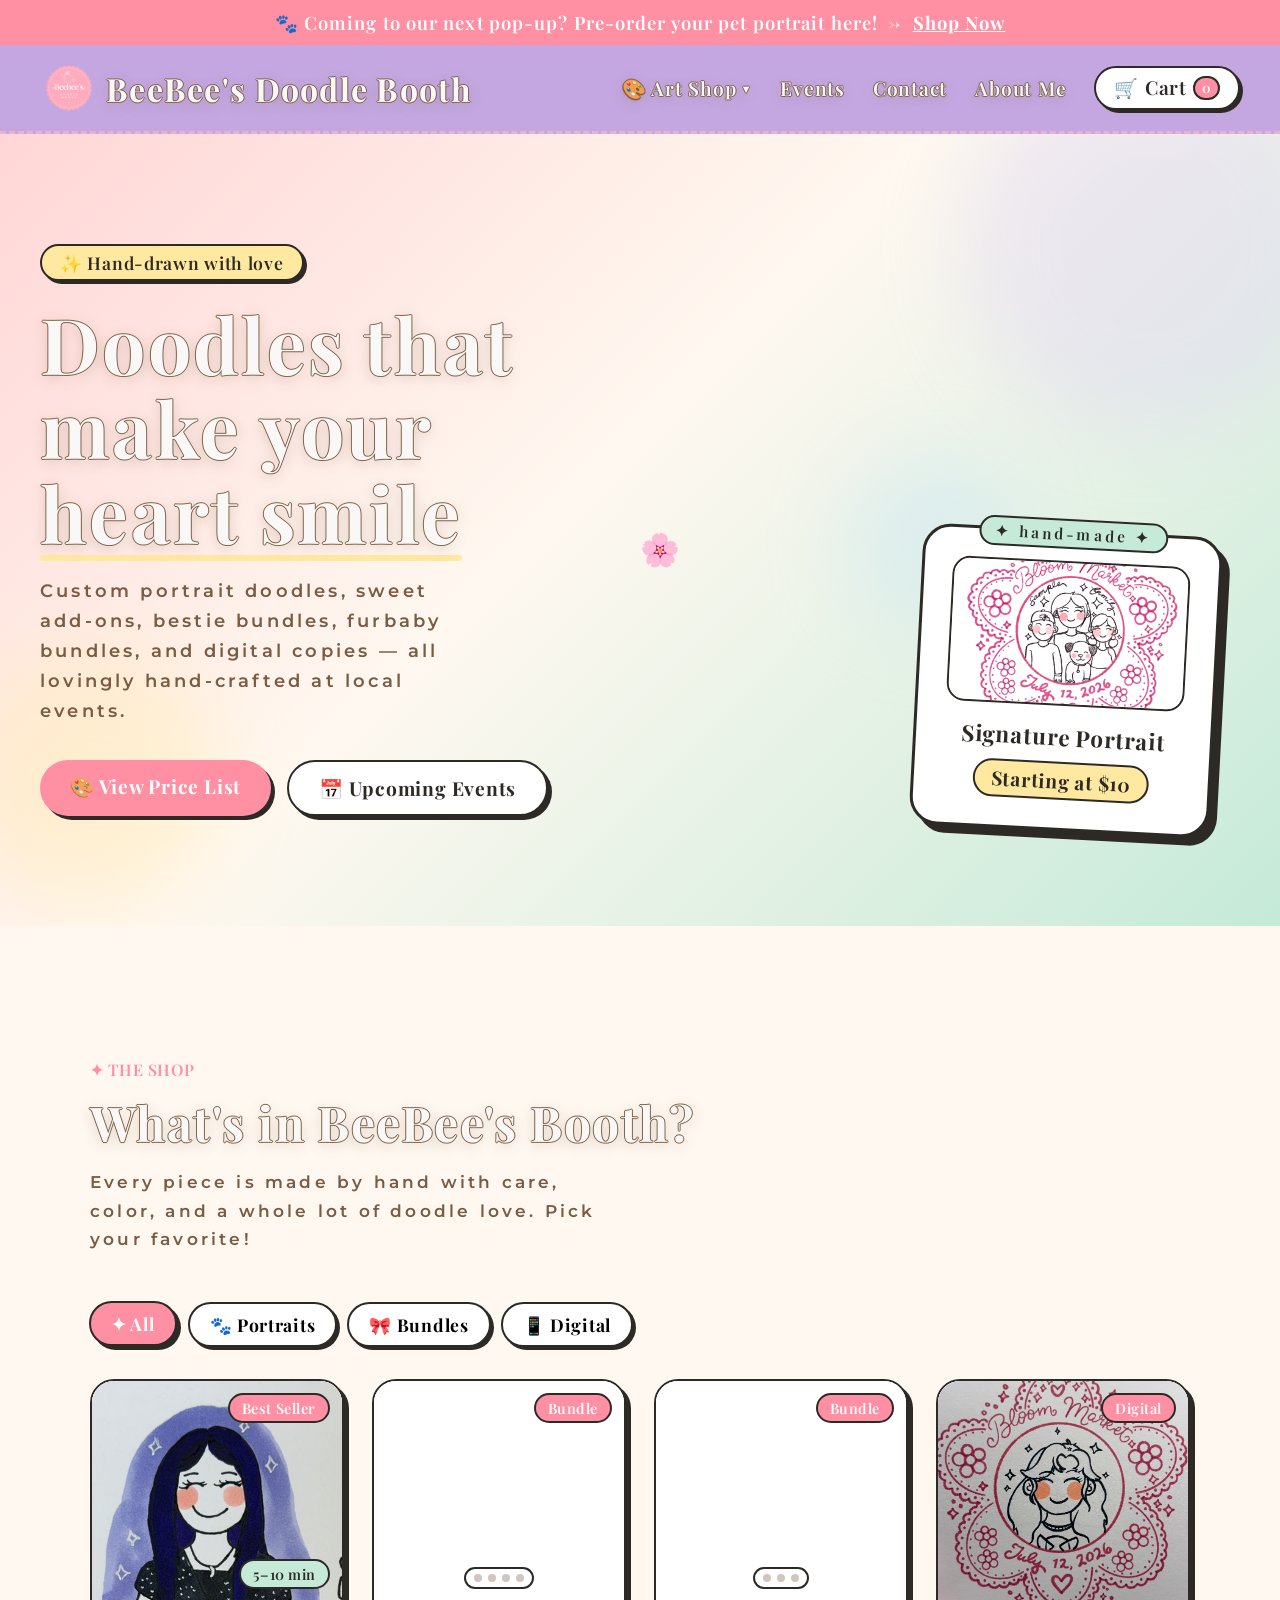
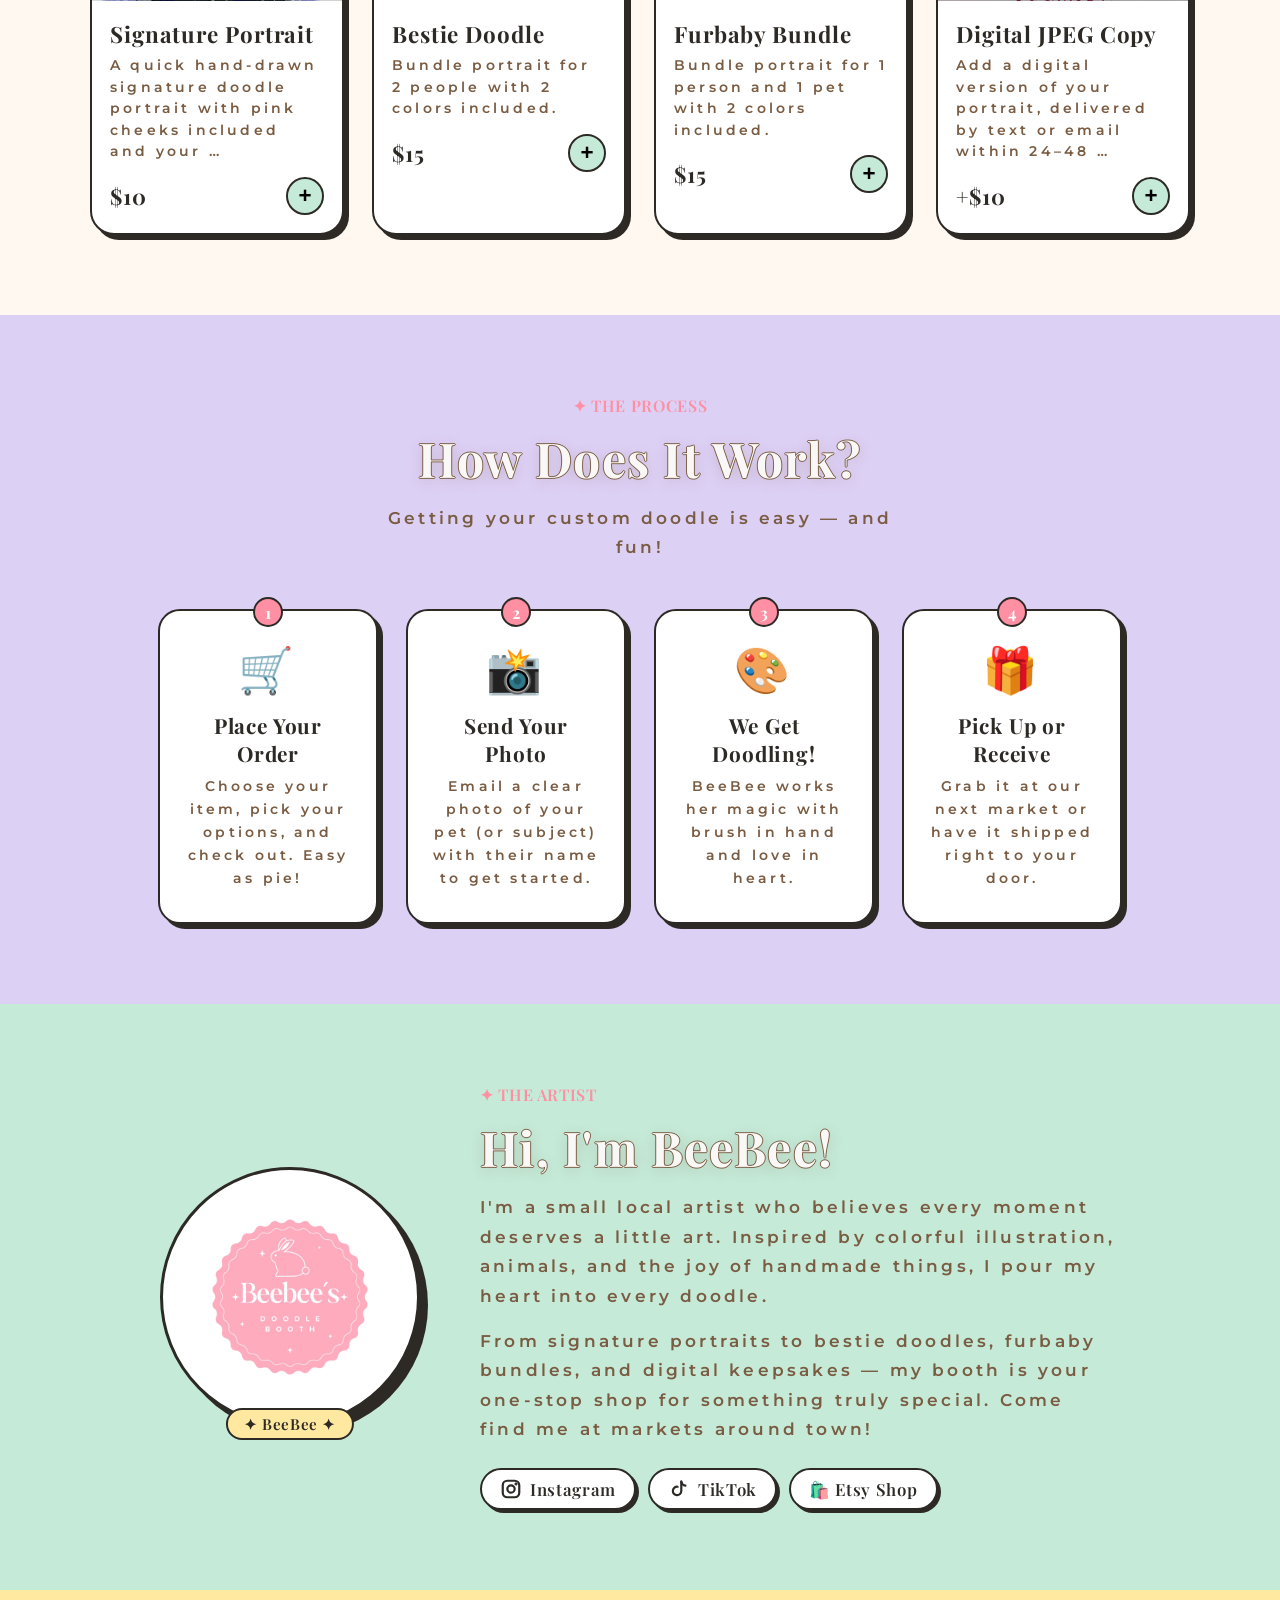
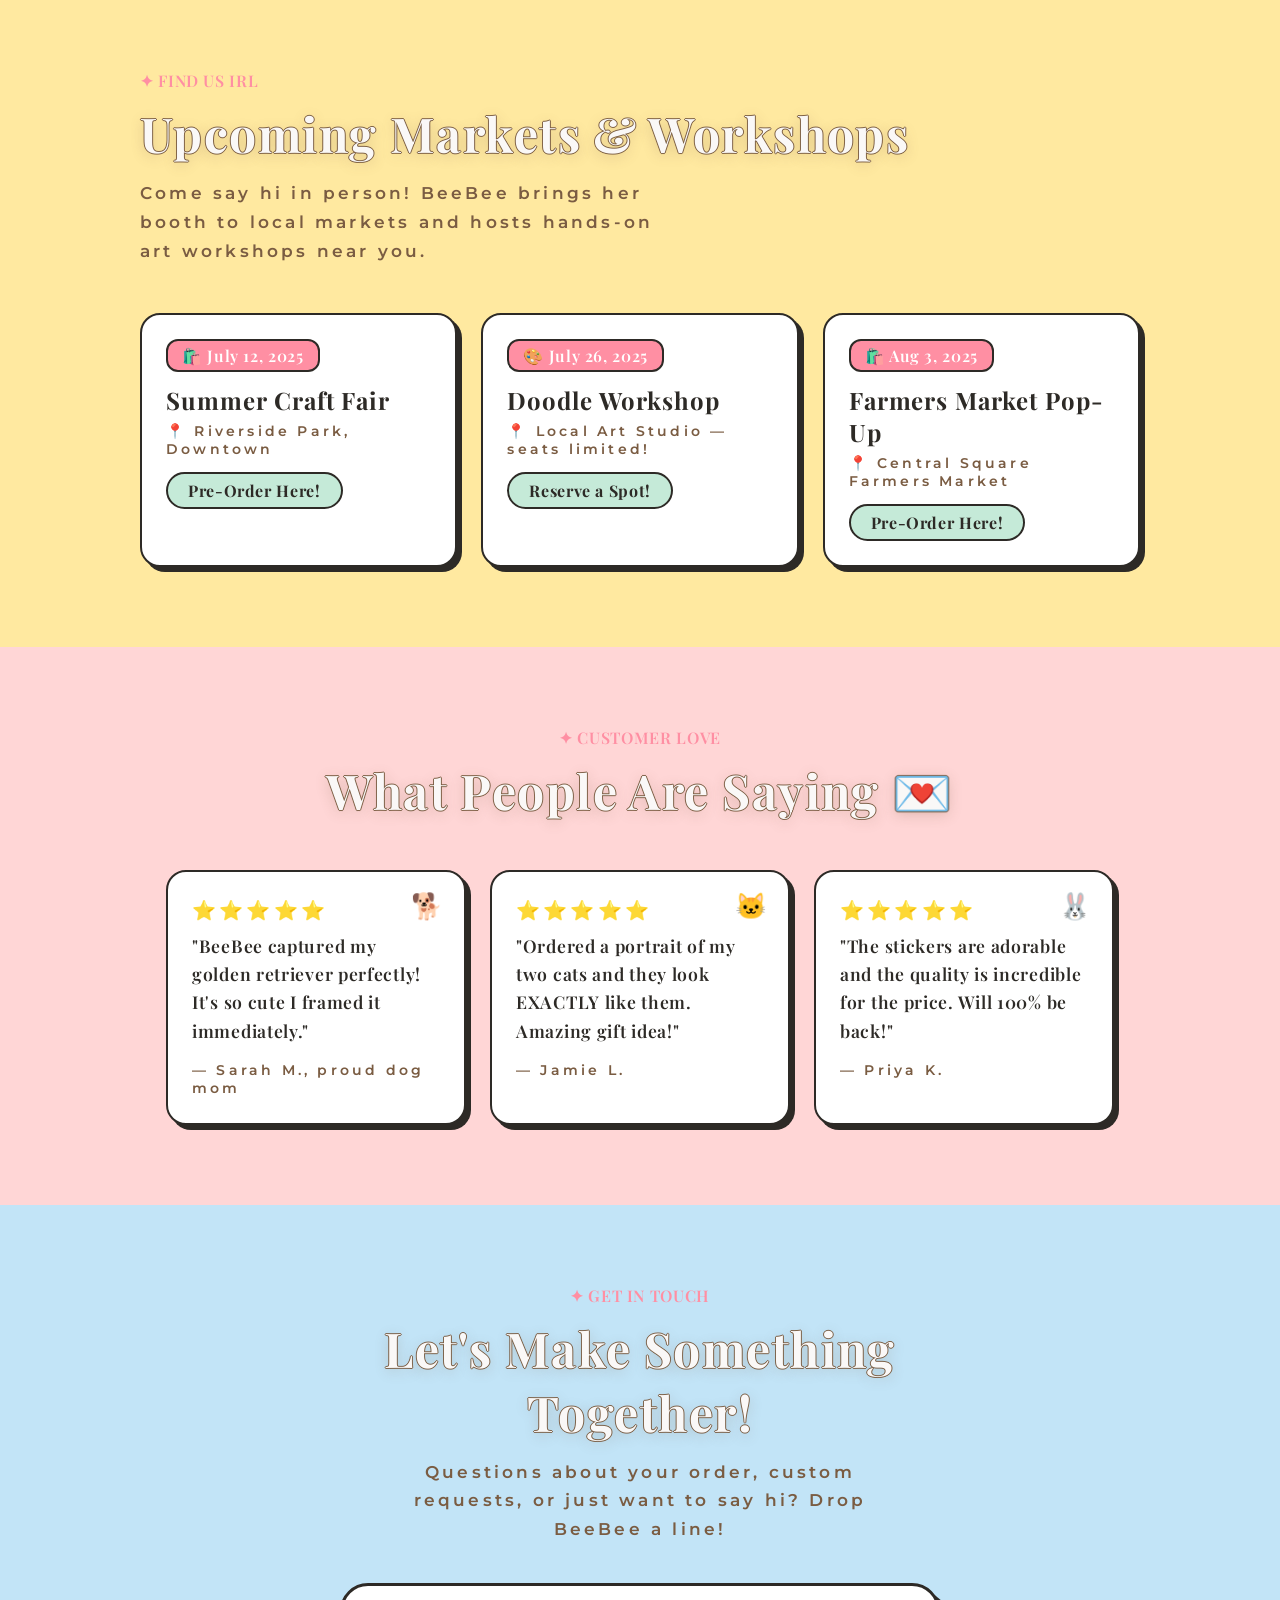
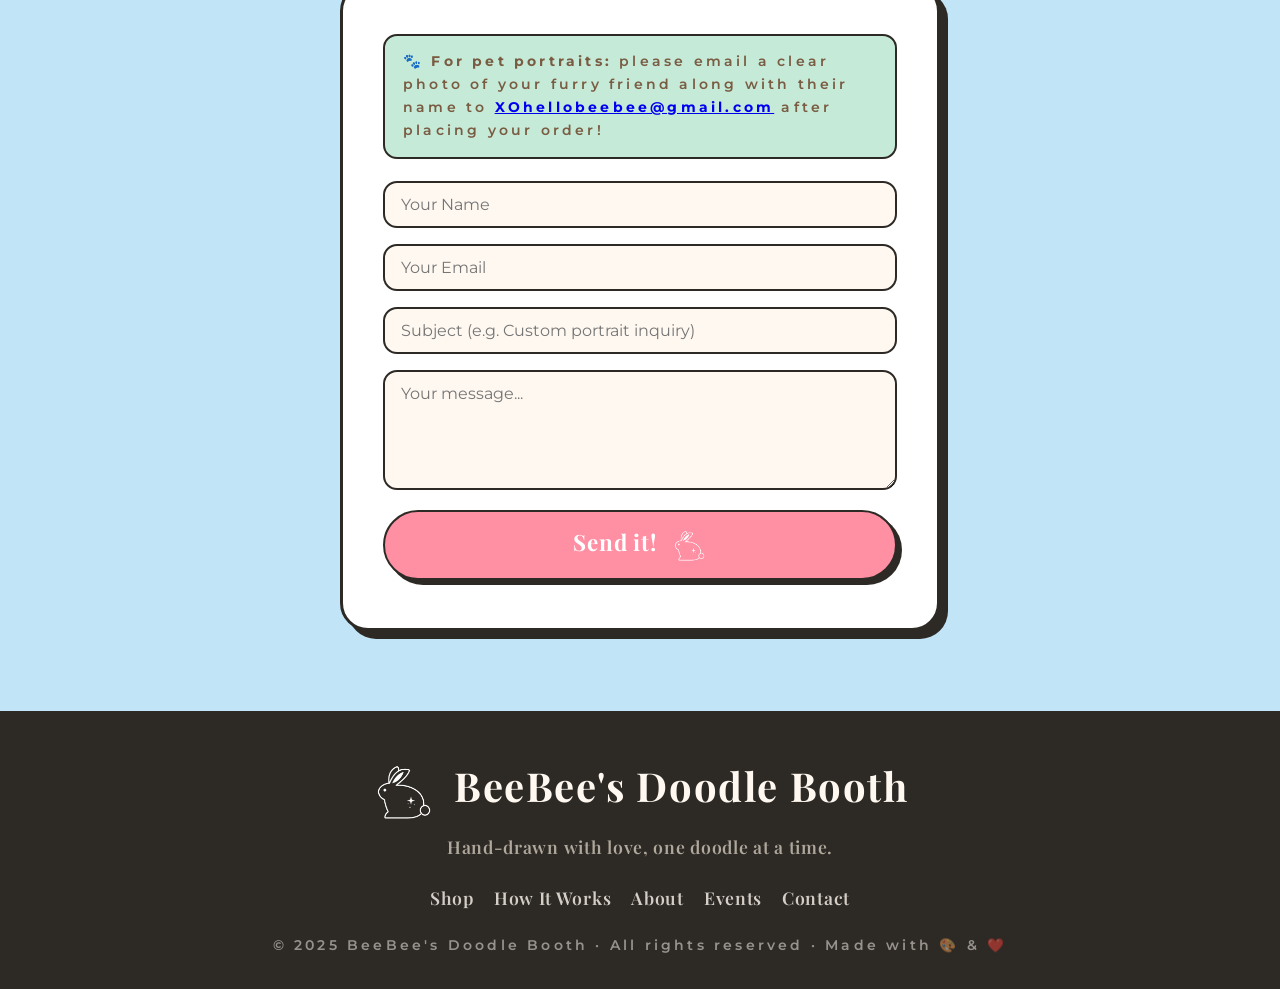
==== commit 2ac47c05: "Update artwork, social links, and order flow" ====
--- a/index.html
+++ b/index.html
@@ -461,6 +461,17 @@
     display: block;
     margin-bottom: 12px;
   }
+  .hero-art-image {
+    display: block;
+    width: 100%;
+    height: 145px;
+    object-fit: cover;
+    object-position: center;
+    border: 2.5px solid var(--ink);
+    border-radius: 18px;
+    margin-bottom: 16px;
+    background: white;
+  }
   .hero-art-label {
     font-family: var(--font-header);
     font-size: 1.4rem;
@@ -572,6 +583,13 @@
   .product-gallery-img:nth-child(2) { animation-delay: 3s; }
   .product-gallery-img:nth-child(3) { animation-delay: 6s; }
   .product-gallery-img:nth-child(4) { animation-delay: 9s; }
+  .product-gallery.single .product-gallery-img {
+    opacity: 1;
+    animation: none;
+  }
+  .product-gallery.single .gallery-dots {
+    display: none;
+  }
   .gallery-dots {
     position: absolute;
     left: 50%;
@@ -1040,6 +1058,12 @@
     transition: transform 0.2s, box-shadow 0.2s;
   }
   .social-pill:hover { transform: translate(-2px,-2px); box-shadow: 5px 5px 0 var(--ink); }
+  .social-icon {
+    width: 22px;
+    height: 22px;
+    flex: 0 0 auto;
+    stroke: currentColor;
+  }
 
   /* ===== EVENTS ===== */
   #events { background: var(--yellow); }
@@ -1211,6 +1235,57 @@
   .footer-links a { color: var(--cream); font-family: var(--font-header); font-size: 1.1rem; text-decoration: none; opacity: 0.8; transition: opacity 0.2s; }
   .footer-links a:hover { opacity: 1; }
   .footer-copy { font-size: 0.85rem; opacity: 0.5; }
+
+  /* ===== ORDER SUCCESS ===== */
+  .success-card {
+    background: var(--cream);
+    border: 3px solid var(--ink);
+    border-radius: 28px;
+    box-shadow: 10px 10px 0 var(--ink);
+    max-width: 440px;
+    width: 100%;
+    padding: 40px 32px;
+    text-align: center;
+    transform: scale(0.9);
+    transition: transform 0.25s cubic-bezier(.34,1.56,.64,1);
+  }
+  .overlay.open .success-card { transform: scale(1); }
+  .success-emoji { font-size: 3.5rem; display: block; margin-bottom: 10px; }
+  .success-title {
+    font-family: var(--font-header);
+    font-size: 2rem;
+    font-weight: 700;
+    color: var(--header-soft);
+    -webkit-text-stroke: 0.8px var(--header-border);
+    paint-order: stroke fill;
+    text-shadow: var(--header-shadow);
+    margin-bottom: 14px;
+  }
+  .success-number {
+    font-family: var(--font-header);
+    font-size: 2.4rem;
+    font-weight: 700;
+    background: var(--yellow);
+    border: 2.5px solid var(--ink);
+    border-radius: 18px;
+    padding: 10px 24px;
+    display: inline-block;
+    box-shadow: 4px 4px 0 var(--ink);
+    margin-bottom: 18px;
+    letter-spacing: 0.06em;
+  }
+  .success-text { font-size: 0.95rem; line-height: 1.7; color: var(--brown); margin-bottom: 16px; }
+  .success-note {
+    background: var(--mint);
+    border: 2px solid var(--ink);
+    border-radius: 14px;
+    padding: 12px 16px;
+    font-size: 0.85rem;
+    line-height: 1.6;
+    color: var(--brown);
+    margin-bottom: 20px;
+    text-align: left;
+  }
 
   /* ===== TOAST ===== */
   .toast {
@@ -1351,7 +1426,7 @@
 
   <div class="hero-art">
     <div class="hero-art-card">
-      <span class="hero-art-emoji">🐶</span>
+      <img src="assets/SignaturePortraitCustom.JPG" alt="Signature Portrait example" class="hero-art-image">
       <div class="hero-art-label">Signature Portrait</div>
       <div class="hero-art-price">Starting at $10</div>
     </div>
@@ -1429,8 +1504,21 @@
       <p>I'm a small local artist who believes every moment deserves a little art. Inspired by colorful illustration, animals, and the joy of handmade things, I pour my heart into every doodle.</p>
       <p>From signature portraits to bestie doodles, furbaby bundles, and digital keepsakes — my booth is your one-stop shop for something truly special. Come find me at markets around town!</p>
       <div class="about-socials">
-        <a href="#" class="social-pill">📸 Instagram</a>
-        <a href="#" class="social-pill">🎵 TikTok</a>
+        <a href="https://www.instagram.com/xohellobeebee?utm_source=qr" class="social-pill" target="_blank" rel="noopener noreferrer" aria-label="Follow BeeBee's Doodle Booth on Instagram">
+          <svg class="social-icon" viewBox="0 0 24 24" fill="none" aria-hidden="true">
+            <rect x="3" y="3" width="18" height="18" rx="5" stroke-width="2.4"></rect>
+            <circle cx="12" cy="12" r="4" stroke-width="2.4"></circle>
+            <circle cx="17.5" cy="6.5" r="1.25" fill="currentColor"></circle>
+          </svg>
+          Instagram
+        </a>
+        <a href="https://www.tiktok.com/@xohellobeebee?_r=1&amp;_t=ZP-97y0WqJ6W4d" class="social-pill" target="_blank" rel="noopener noreferrer" aria-label="Follow BeeBee's Doodle Booth on TikTok">
+          <svg class="social-icon" viewBox="0 0 24 24" fill="none" aria-hidden="true">
+            <path d="M14.5 4v10.1a4.6 4.6 0 1 1-4-4.56" stroke-width="2.4" stroke-linecap="round" stroke-linejoin="round"></path>
+            <path d="M14.5 4c.62 2.58 2.17 4.02 4.5 4.3" stroke-width="2.4" stroke-linecap="round" stroke-linejoin="round"></path>
+          </svg>
+          TikTok
+        </a>
         <a href="#" class="social-pill">🛍️ Etsy Shop</a>
       </div>
     </div>
@@ -1484,7 +1572,7 @@
   </div>
   <div class="contact-wrap">
     <div class="contact-note">
-      🐾 <strong>For pet portraits:</strong> please email a clear photo of your furry friend along with their name to <strong>beebeesdoodlebooth@gmail.com</strong> after placing your order!
+      🐾 <strong>For pet portraits:</strong> please email a clear photo of your furry friend along with their name to <a href="mailto:XOhellobeebee@gmail.com"><strong>XOhellobeebee@gmail.com</strong></a> after placing your order!
     </div>
     <input class="contact-field" placeholder="Your Name" type="text" />
     <input class="contact-field" placeholder="Your Email" type="email" />
@@ -1546,17 +1634,35 @@
     <div class="checkout-fields" id="checkoutFields">
       <input class="checkout-field" id="checkoutName" placeholder="Your name" type="text">
       <input class="checkout-field" id="checkoutEmail" placeholder="Email or phone" type="text">
-      <input class="checkout-field" id="checkoutEvent" placeholder="Pickup event / date, if known" type="text">
+      <select class="checkout-field" id="checkoutEvent">
+        <option value="">Pickup event — not sure yet</option>
+      </select>
       <textarea class="checkout-field" id="checkoutNotes" placeholder="Notes, pet name, delivery preference, or photo details"></textarea>
       <button class="modal-add-btn" onclick="sendOrderRequest()">Send Order Request</button>
     </div>
   </div>
 </aside>
 
+<!-- Order Success Overlay -->
+<div class="overlay" id="successOverlay">
+  <div class="success-card">
+    <span class="success-emoji">🎉</span>
+    <h3 class="success-title">Order received!</h3>
+    <div class="success-number" id="successOrderNumber">BB-0000</div>
+    <p class="success-text">Save this number — BeeBee has your order in her queue and will confirm by text or email.</p>
+    <p class="success-note">🐾 Ordering a portrait? Email a clear photo of your subject to <a href="mailto:XOhellobeebee@gmail.com"><strong>XOhellobeebee@gmail.com</strong></a> with your order number.</p>
+    <button class="modal-add-btn" onclick="closeSuccess()">Done ✨</button>
+  </div>
+</div>
+
 <!-- Toast -->
 <div class="toast" id="toast"></div>
 
 <script>
+// Google Apps Script web app URL — orders POST here and land in the BeeBee Orders sheet.
+// Leave empty to fall back to an email order request.
+const ORDER_ENDPOINT = '';
+
 const products = [
   {
     id: 1,
@@ -1633,6 +1739,9 @@
     price: "+$10",
     desc: "Add a digital version of your portrait, delivered by text or email within 24–48 hours.",
     emoji: "📱",
+    gallery: [
+      "assets/DigitalJpegCopyRef.jpg",
+    ],
     bg: "lavender",
     badge: "Digital",
     cat: "Digital Version",
@@ -1658,7 +1767,7 @@
 function renderProductVisual(p) {
   if (!p.gallery) return `<span class="product-img">${p.emoji}</span>`;
   return `
-    <div class="product-gallery" aria-label="${p.name} portrait examples">
+    <div class="product-gallery ${p.gallery.length === 1 ? 'single' : ''}" aria-label="${p.name} portrait examples">
       ${p.gallery.map((src, index) => `<img src="${src}" alt="${p.name} reference ${index + 1}" class="product-gallery-img">`).join('')}
       <div class="gallery-dots" aria-hidden="true">
         ${p.gallery.map(() => '<span class="gallery-dot"></span>').join('')}
@@ -1717,6 +1826,19 @@
   `;
 });
 
+// Pickup event choices in checkout
+const checkoutEventSelect = document.getElementById('checkoutEvent');
+events.forEach(e => {
+  const opt = document.createElement('option');
+  opt.value = `${e.name} — ${e.date}`;
+  opt.textContent = `${e.name} — ${e.date}`;
+  checkoutEventSelect.appendChild(opt);
+});
+const otherEventOpt = document.createElement('option');
+otherEventOpt.value = 'Other (see notes)';
+otherEventOpt.textContent = 'Other / different date (tell us in notes)';
+checkoutEventSelect.appendChild(otherEventOpt);
+
 // Modal
 function openModal(id) {
   const p = products.find(x => x.id === id);
@@ -1878,15 +2000,61 @@
   return [...lines, '', `Total: ${formatPrice(total)}`].join('\n');
 }
 
-function sendOrderRequest() {
+async function sendOrderRequest() {
   if (!cart.length) {
     showToast('Your cart is empty');
     return;
   }
   const name = document.getElementById('checkoutName').value.trim();
   const contact = document.getElementById('checkoutEmail').value.trim();
-  const event = document.getElementById('checkoutEvent').value.trim();
+  const pickupEvent = document.getElementById('checkoutEvent').value;
   const notes = document.getElementById('checkoutNotes').value.trim();
+
+  if (!name || !contact) {
+    showToast('Please add your name and contact info 💌');
+    return;
+  }
+
+  if (!ORDER_ENDPOINT) {
+    sendOrderByEmail(name, contact, pickupEvent, notes);
+    return;
+  }
+
+  const btn = document.querySelector('#checkoutFields .modal-add-btn');
+  btn.disabled = true;
+  btn.textContent = 'Sending your order… 🐝';
+  try {
+    const res = await fetch(ORDER_ENDPOINT, {
+      method: 'POST',
+      headers: { 'Content-Type': 'text/plain;charset=utf-8' },
+      body: JSON.stringify({
+        source: 'website',
+        name,
+        contact,
+        pickupEvent,
+        notes,
+        total: cart.reduce((sum, item) => sum + item.total, 0),
+        items: cart.map(item => ({ name: item.name, price: item.total, options: item.selections }))
+      })
+    });
+    const data = await res.json();
+    if (!data.ok) throw new Error(data.error || 'Order failed');
+    cart = [];
+    renderCart();
+    ['checkoutName', 'checkoutEmail', 'checkoutEvent', 'checkoutNotes'].forEach(id => {
+      document.getElementById(id).value = '';
+    });
+    closeCart();
+    showOrderSuccess(data.orderNumber);
+  } catch (err) {
+    showToast("Order didn't go through — try again or email XOhellobeebee@gmail.com");
+  } finally {
+    btn.disabled = false;
+    btn.textContent = 'Send Order Request';
+  }
+}
+
+function sendOrderByEmail(name, contact, pickupEvent, notes) {
   const body = [
     'Hi BeeBee, I would like to place this doodle order:',
     '',
@@ -1894,11 +2062,20 @@
     '',
     `Name: ${name || '[your name]'}`,
     `Email or phone: ${contact || '[your contact]'}`,
-    `Pickup event / date: ${event || '[not sure yet]'}`,
+    `Pickup event / date: ${pickupEvent || '[not sure yet]'}`,
     `Notes: ${notes || '[none]'}`
   ].join('\n');
-  window.location.href = `mailto:beebeesdoodlebooth@gmail.com?subject=${encodeURIComponent('BeeBee Doodle Order Request')}&body=${encodeURIComponent(body)}`;
+  window.location.href = `mailto:XOhellobeebee@gmail.com?subject=${encodeURIComponent('BeeBee Doodle Order Request')}&body=${encodeURIComponent(body)}`;
   showToast('Opening your email order request');
+}
+
+function showOrderSuccess(orderNumber) {
+  document.getElementById('successOrderNumber').textContent = orderNumber;
+  document.getElementById('successOverlay').classList.add('open');
+}
+
+function closeSuccess() {
+  document.getElementById('successOverlay').classList.remove('open');
 }
 
 // Toast
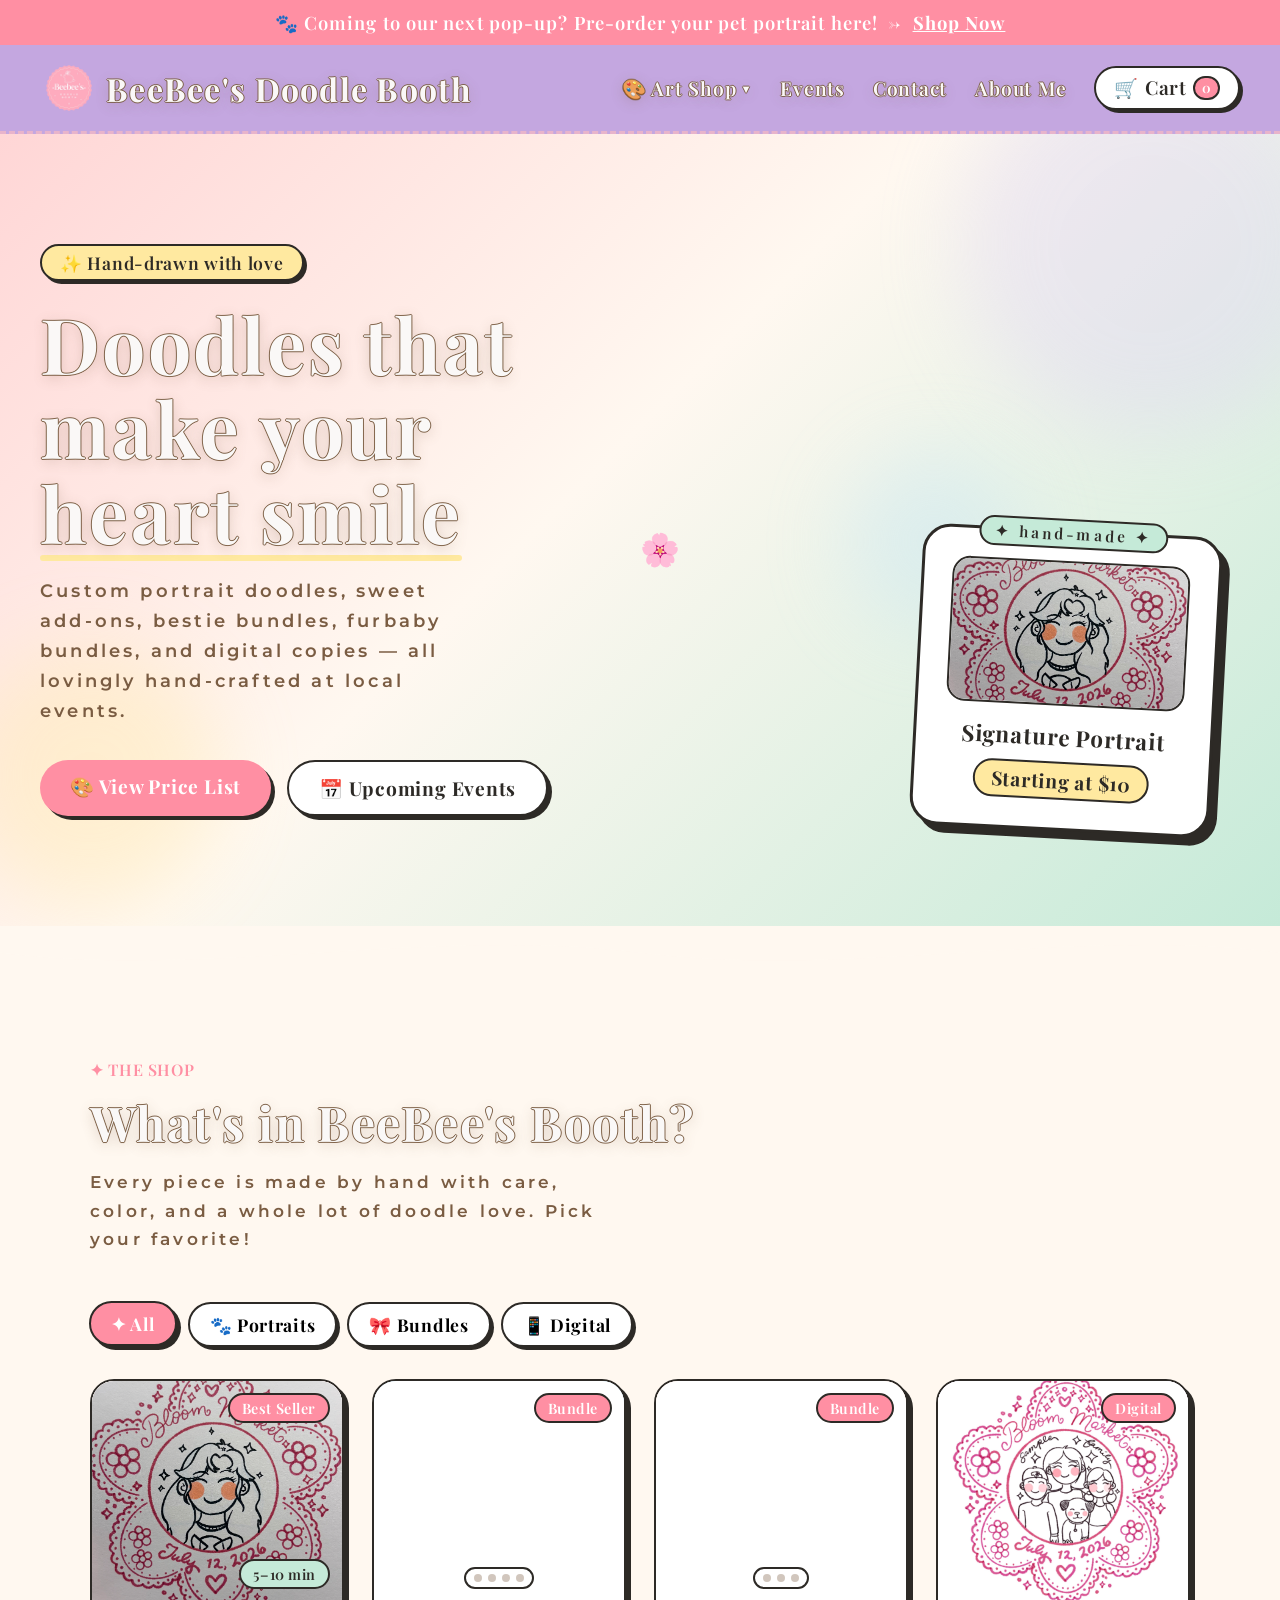
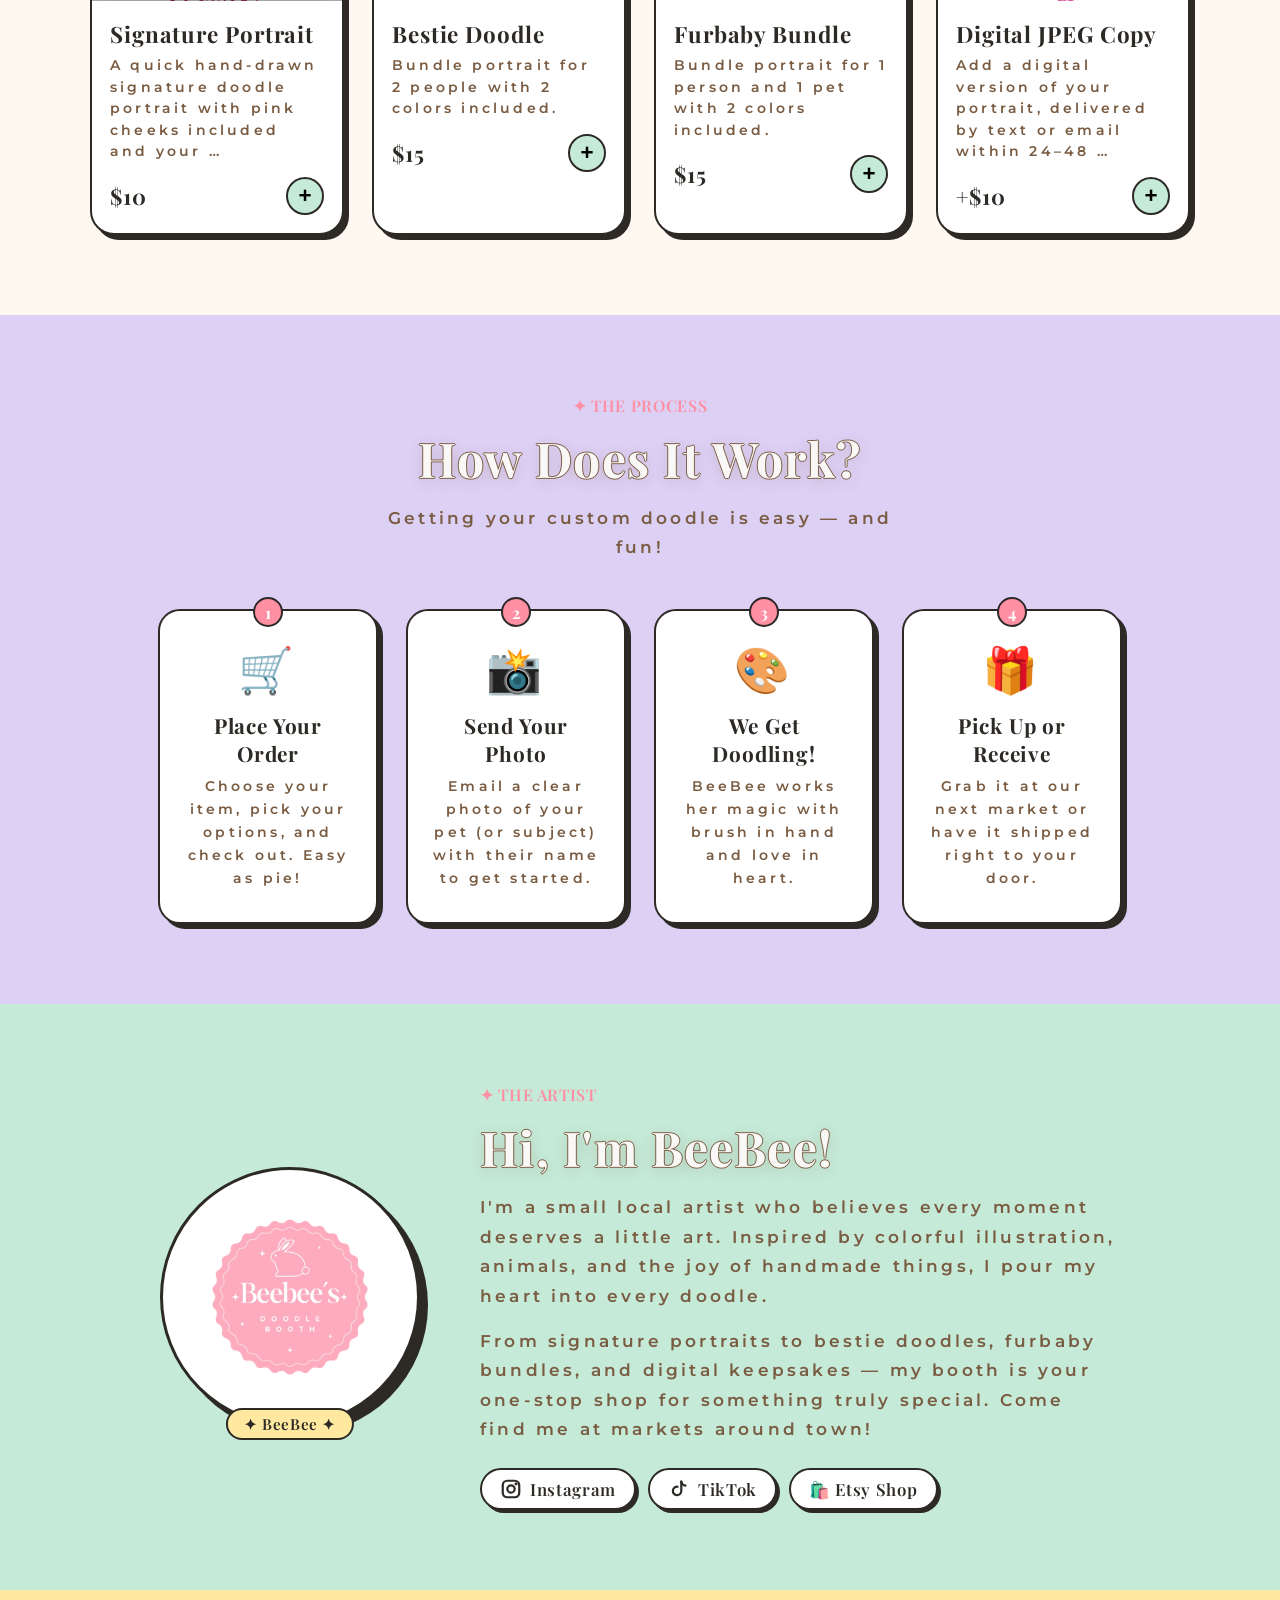
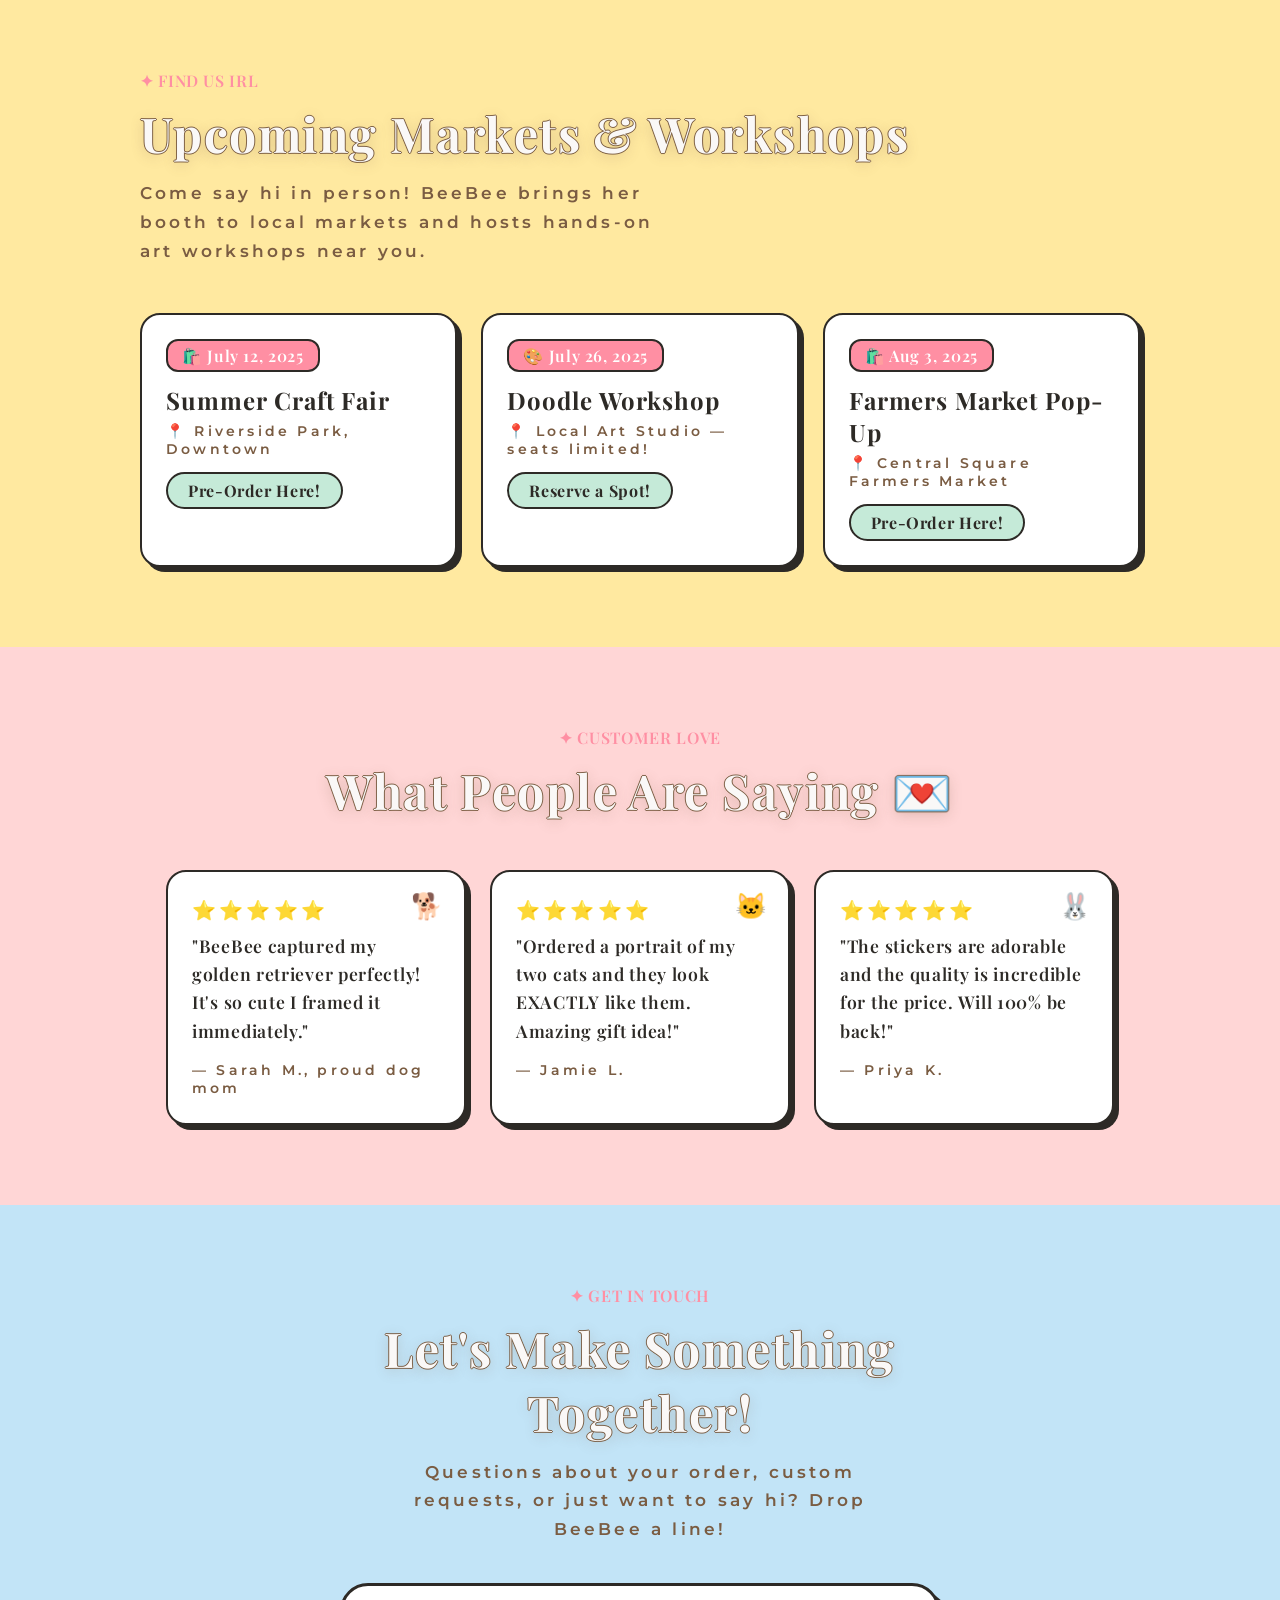
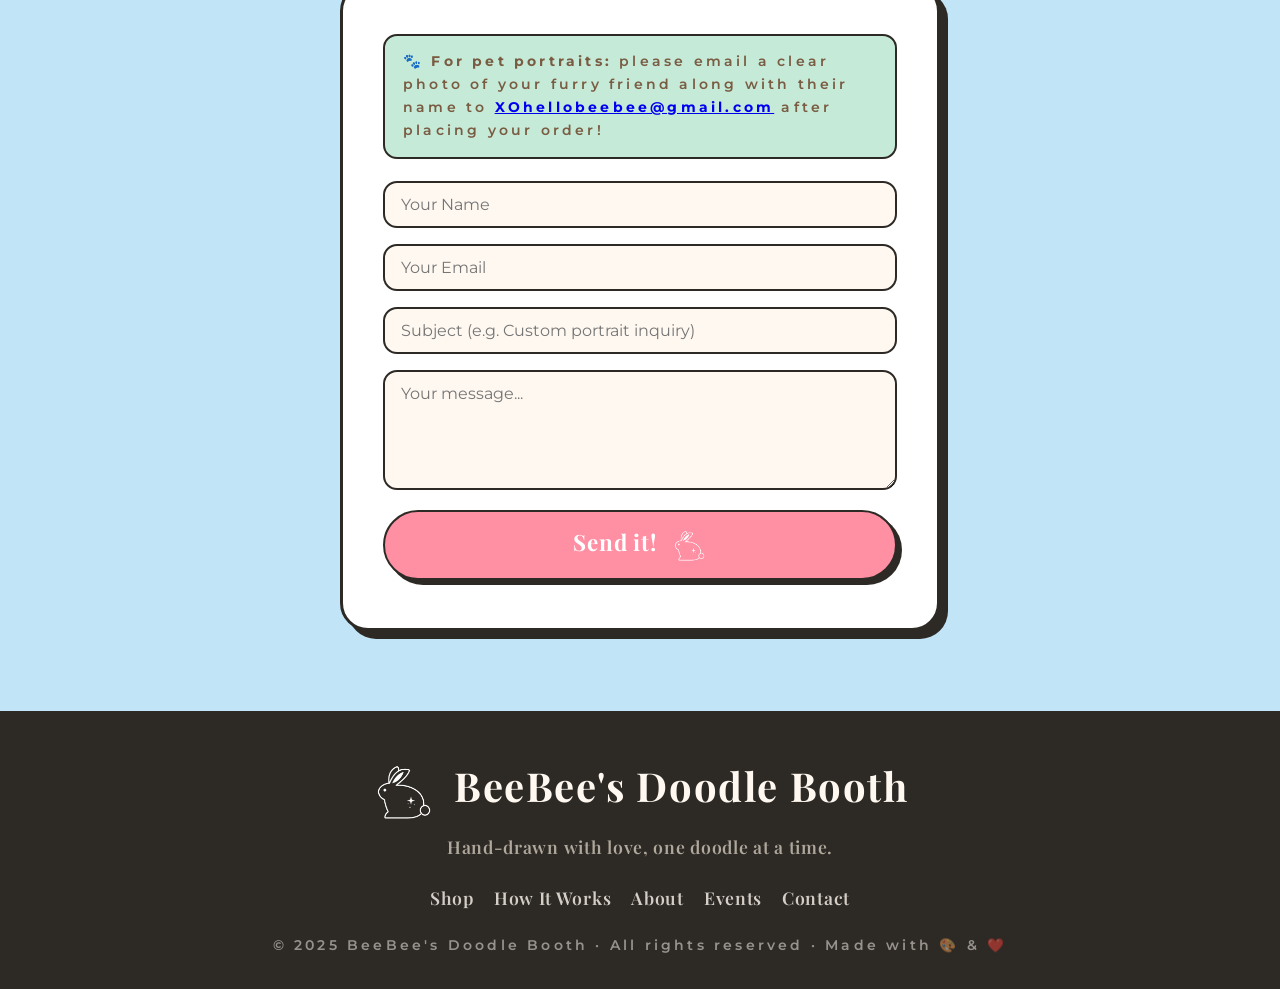
==== commit ecedb182: "Swap Signature Portrait and Digital JPEG Copy artwork Co-Authored-By: Claude Fable 5 <noreply@anthro" ====
--- a/index.html
+++ b/index.html
@@ -1426,7 +1426,7 @@
 
   <div class="hero-art">
     <div class="hero-art-card">
-      <img src="assets/SignaturePortraitCustom.JPG" alt="Signature Portrait example" class="hero-art-image">
+      <img src="assets/SignaturePortrait.jpg" alt="Signature Portrait example" class="hero-art-image">
       <div class="hero-art-label">Signature Portrait</div>
       <div class="hero-art-price">Starting at $10</div>
     </div>
@@ -1671,7 +1671,7 @@
     desc: "A quick hand-drawn signature doodle portrait with pink cheeks included and your choice of frame design.",
     emoji: "🐶",
     gallery: [
-      "assets/SignaturePortraitRef.jpeg",
+      "assets/SignaturePortrait.jpg",
     ],
     bg: "blush",
     badge: "Best Seller",
@@ -1740,7 +1740,7 @@
     desc: "Add a digital version of your portrait, delivered by text or email within 24–48 hours.",
     emoji: "📱",
     gallery: [
-      "assets/DigitalJpegCopyRef.jpg",
+      "assets/DigitalJPEG.JPG",
     ],
     bg: "lavender",
     badge: "Digital",
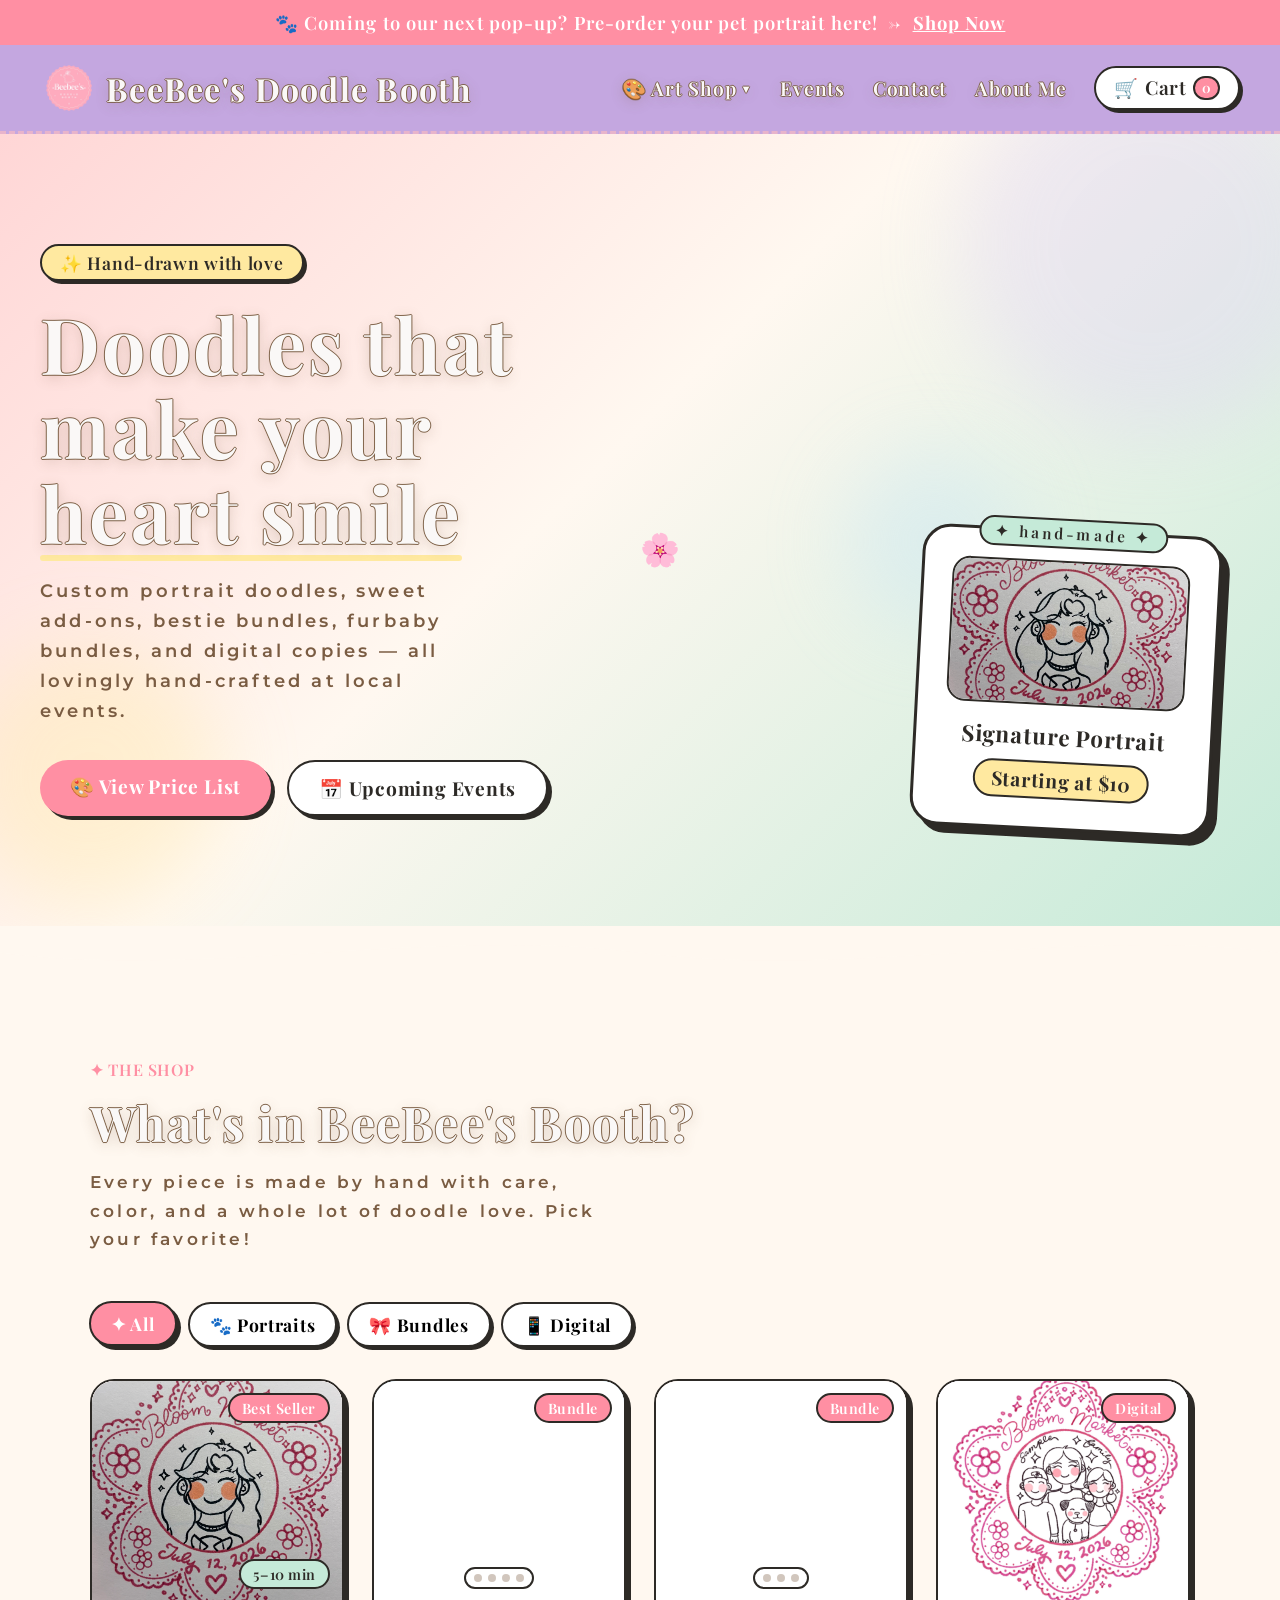
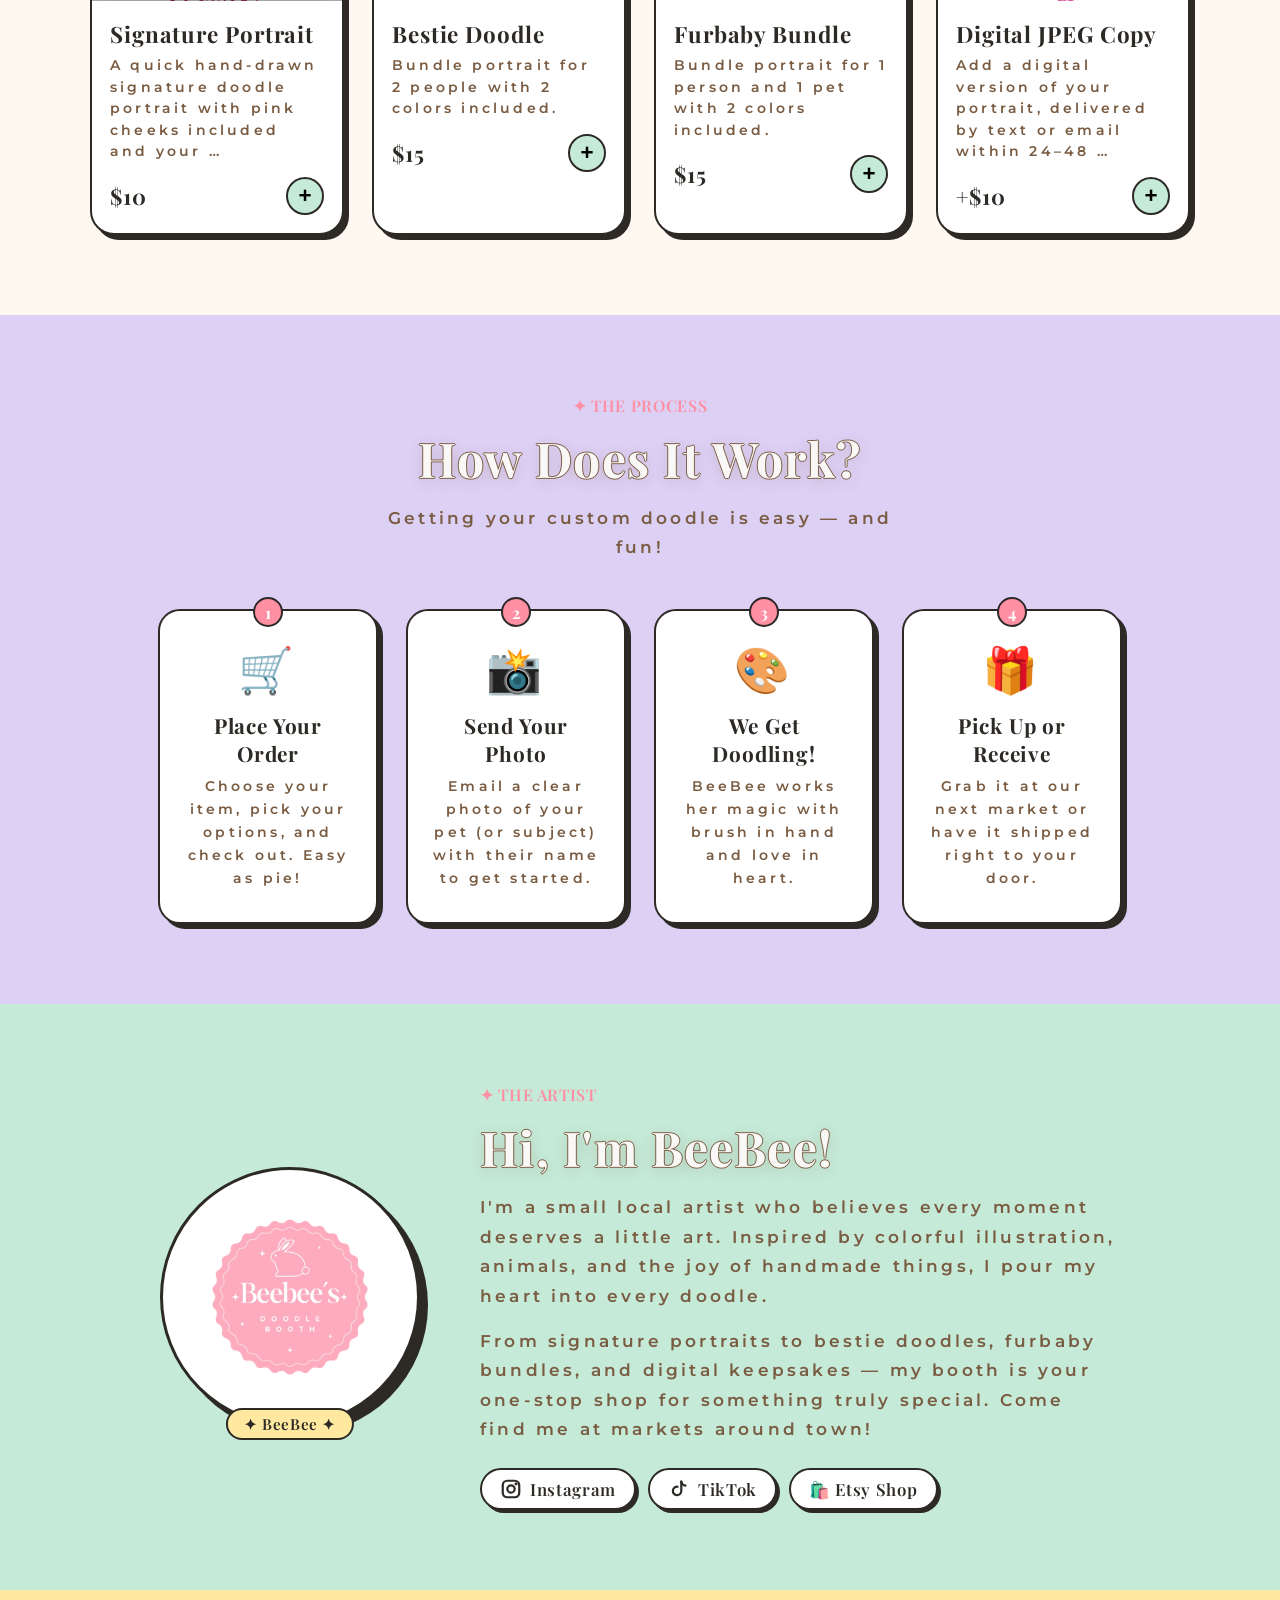
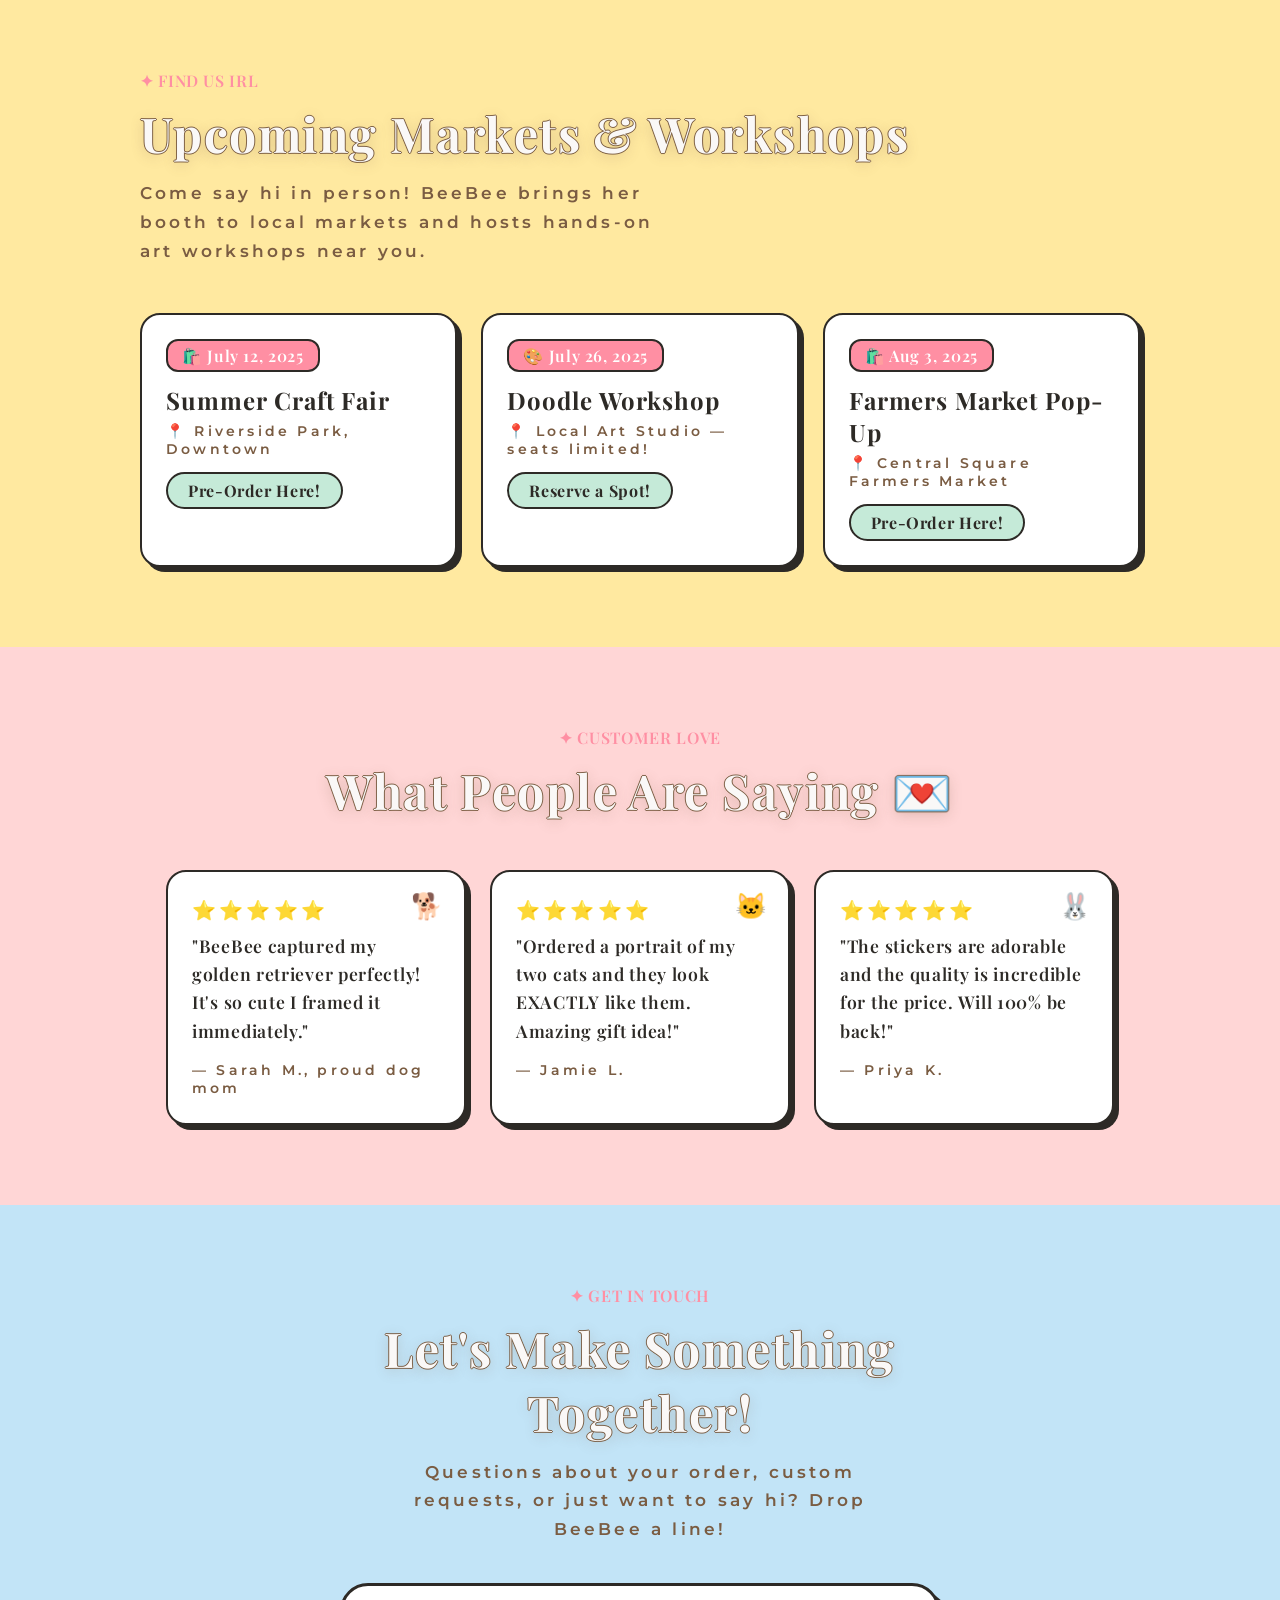
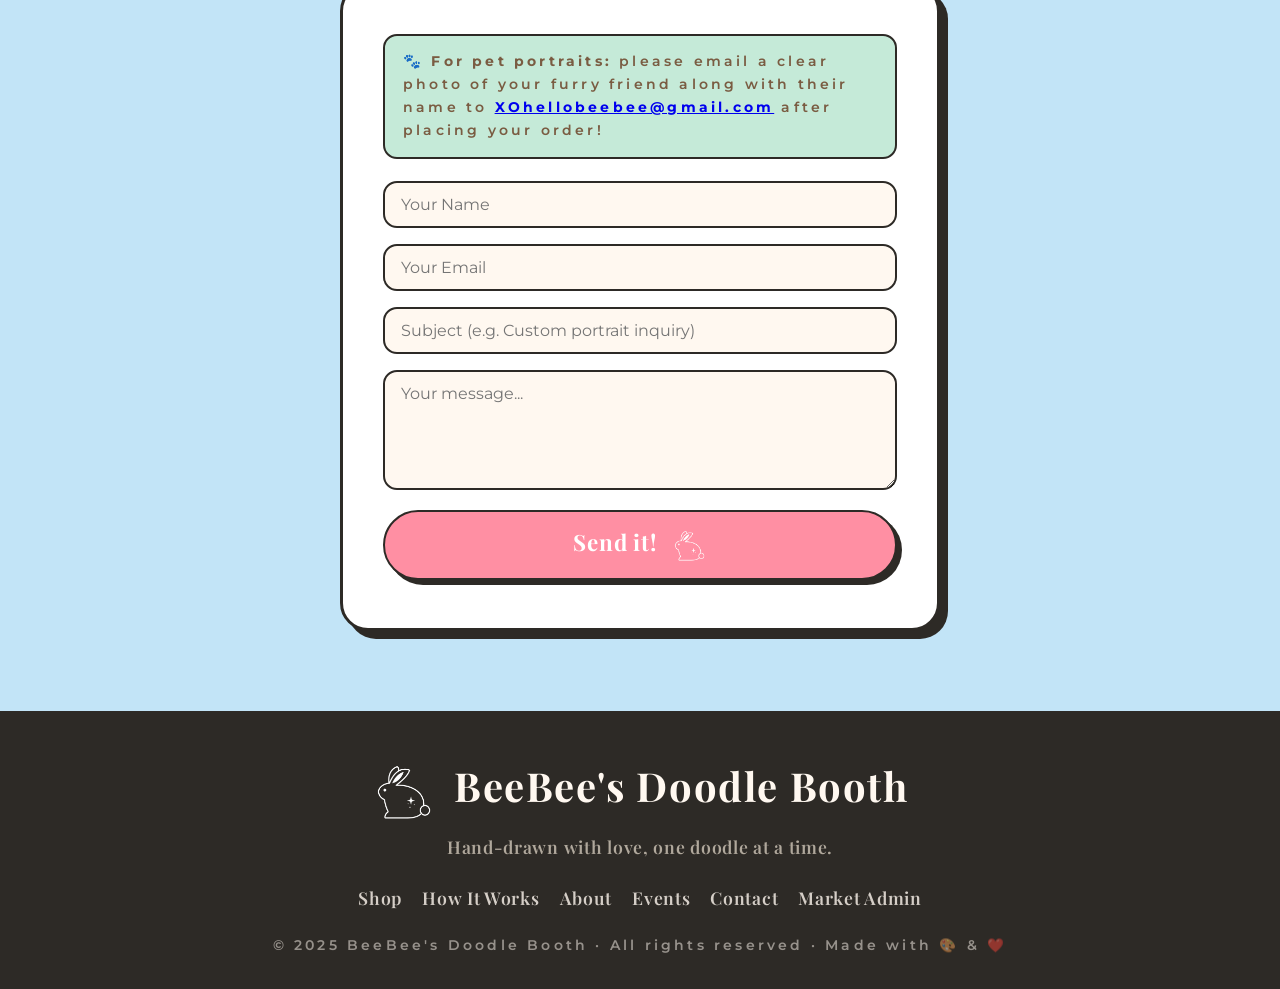
==== commit d24beaf1: "Add secure market event manager" ====
--- a/index.html
+++ b/index.html
@@ -1595,6 +1595,7 @@
     <a href="#about">About</a>
     <a href="#events">Events</a>
     <a href="#contact">Contact</a>
+    <a href="admin.html">Market Admin</a>
   </div>
   <div class="footer-copy">© 2025 BeeBee's Doodle Booth · All rights reserved · Made with 🎨 & ❤️</div>
 </footer>
@@ -1658,10 +1659,11 @@
 <!-- Toast -->
 <div class="toast" id="toast"></div>
 
+<script src="site-config.js"></script>
 <script>
 // Google Apps Script web app URL — orders POST here and land in the BeeBee Orders sheet.
 // Leave empty to fall back to an email order request.
-const ORDER_ENDPOINT = '';
+const ORDER_ENDPOINT = window.BEEBEE_CONFIG?.apiUrl || '';
 
 const products = [
   {
@@ -1757,7 +1759,7 @@
 let currentProduct = null;
 let cart = [];
 
-const events = [
+let events = [
   { date: "July 12, 2025", name: "Summer Craft Fair", loc: "📍 Riverside Park, Downtown", type: "Market" },
   { date: "July 26, 2025", name: "Doodle Workshop", loc: "📍 Local Art Studio — seats limited!", type: "Workshop" },
   { date: "Aug 3, 2025", name: "Farmers Market Pop-Up", loc: "📍 Central Square Farmers Market", type: "Market" },
@@ -1815,29 +1817,63 @@
 
 // Render events
 const evGrid = document.getElementById('eventsGrid');
-events.forEach(e => {
-  evGrid.innerHTML += `
+const checkoutEventSelect = document.getElementById('checkoutEvent');
+
+function safeText(value) {
+  const el = document.createElement('div');
+  el.textContent = value || '';
+  return el.innerHTML;
+}
+
+function displayEventDate(value) {
+  if (!/^\d{4}-\d{2}-\d{2}$/.test(value || '')) return value;
+  return new Intl.DateTimeFormat('en-US', { month: 'long', day: 'numeric', year: 'numeric', timeZone: 'UTC' })
+    .format(new Date(`${value}T00:00:00Z`));
+}
+
+function renderEvents() {
+  evGrid.innerHTML = events.map(e => `
     <div class="event-card">
-      <div class="event-date-tag">${e.type === 'Workshop' ? '🎨' : '🛍️'} ${e.date}</div>
-      <div class="event-name">${e.name}</div>
-      <div class="event-loc">${e.loc}</div>
+      <div class="event-date-tag">${e.type === 'Workshop' ? '🎨' : '🛍️'} ${safeText(displayEventDate(e.date))}</div>
+      <div class="event-name">${safeText(e.name)}</div>
+      <div class="event-loc">📍 ${safeText(e.location || String(e.loc || '').replace(/^📍\s*/, ''))}</div>
       <a href="#contact" class="event-join">${e.type === 'Workshop' ? 'Reserve a Spot!' : 'Pre-Order Here!'}</a>
     </div>
-  `;
-});
+  `).join('');
+}
 
 // Pickup event choices in checkout
-const checkoutEventSelect = document.getElementById('checkoutEvent');
-events.forEach(e => {
-  const opt = document.createElement('option');
-  opt.value = `${e.name} — ${e.date}`;
-  opt.textContent = `${e.name} — ${e.date}`;
-  checkoutEventSelect.appendChild(opt);
-});
-const otherEventOpt = document.createElement('option');
-otherEventOpt.value = 'Other (see notes)';
-otherEventOpt.textContent = 'Other / different date (tell us in notes)';
-checkoutEventSelect.appendChild(otherEventOpt);
+function populateCheckoutEvents() {
+  checkoutEventSelect.innerHTML = '<option value="">Pickup event — not sure yet</option>';
+  events.forEach(e => {
+    const opt = document.createElement('option');
+    opt.value = `${e.name} — ${displayEventDate(e.date)}`;
+    opt.textContent = `${e.name} — ${displayEventDate(e.date)}`;
+    checkoutEventSelect.appendChild(opt);
+  });
+  const otherEventOpt = document.createElement('option');
+  otherEventOpt.value = 'Other (see notes)';
+  otherEventOpt.textContent = 'Other / different date (tell us in notes)';
+  checkoutEventSelect.appendChild(otherEventOpt);
+}
+
+async function loadPublishedEvents() {
+  if (!ORDER_ENDPOINT) return;
+  try {
+    const response = await fetch(`${ORDER_ENDPOINT}?action=events`);
+    const data = await response.json();
+    if (!data.ok || !Array.isArray(data.events)) throw new Error('Events unavailable');
+    events = data.events;
+    renderEvents();
+    populateCheckoutEvents();
+  } catch (error) {
+    console.warn('Using fallback event schedule:', error.message);
+  }
+}
+
+renderEvents();
+populateCheckoutEvents();
+loadPublishedEvents();
 
 // Modal
 function openModal(id) {
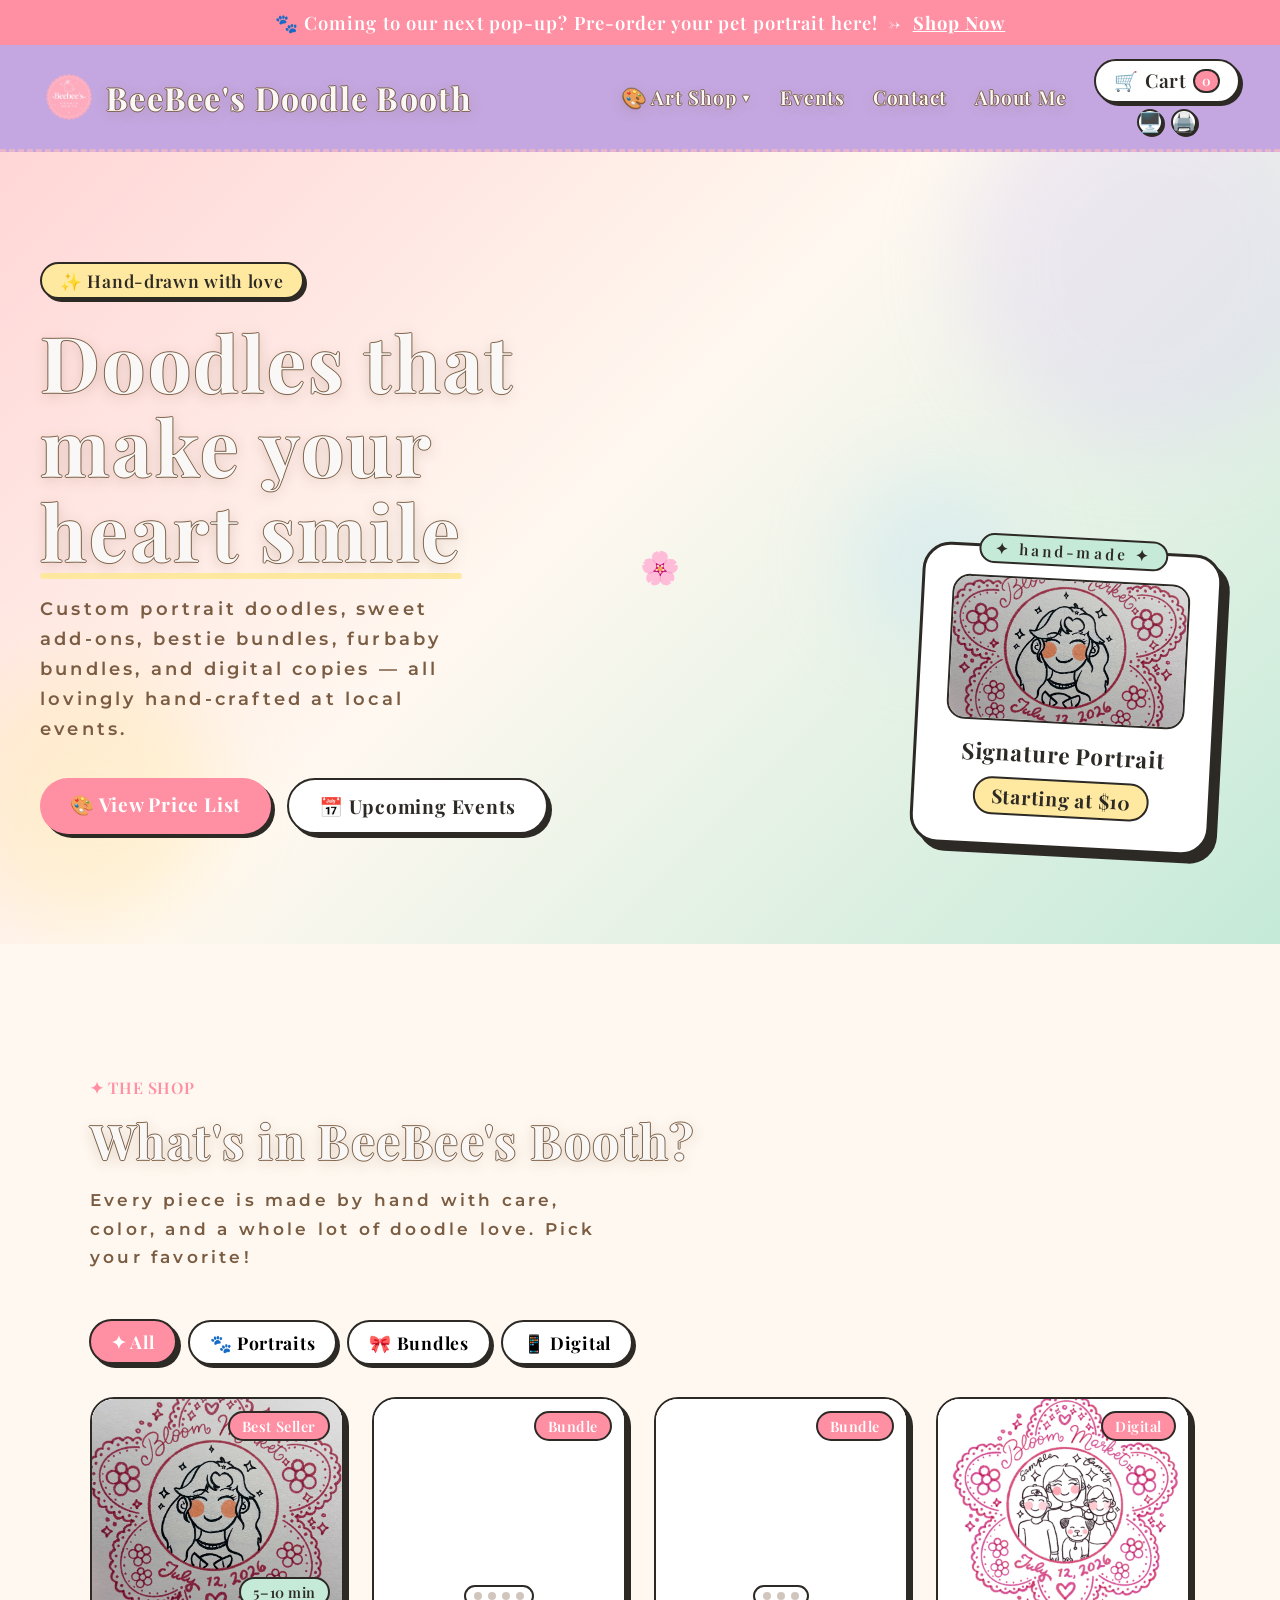
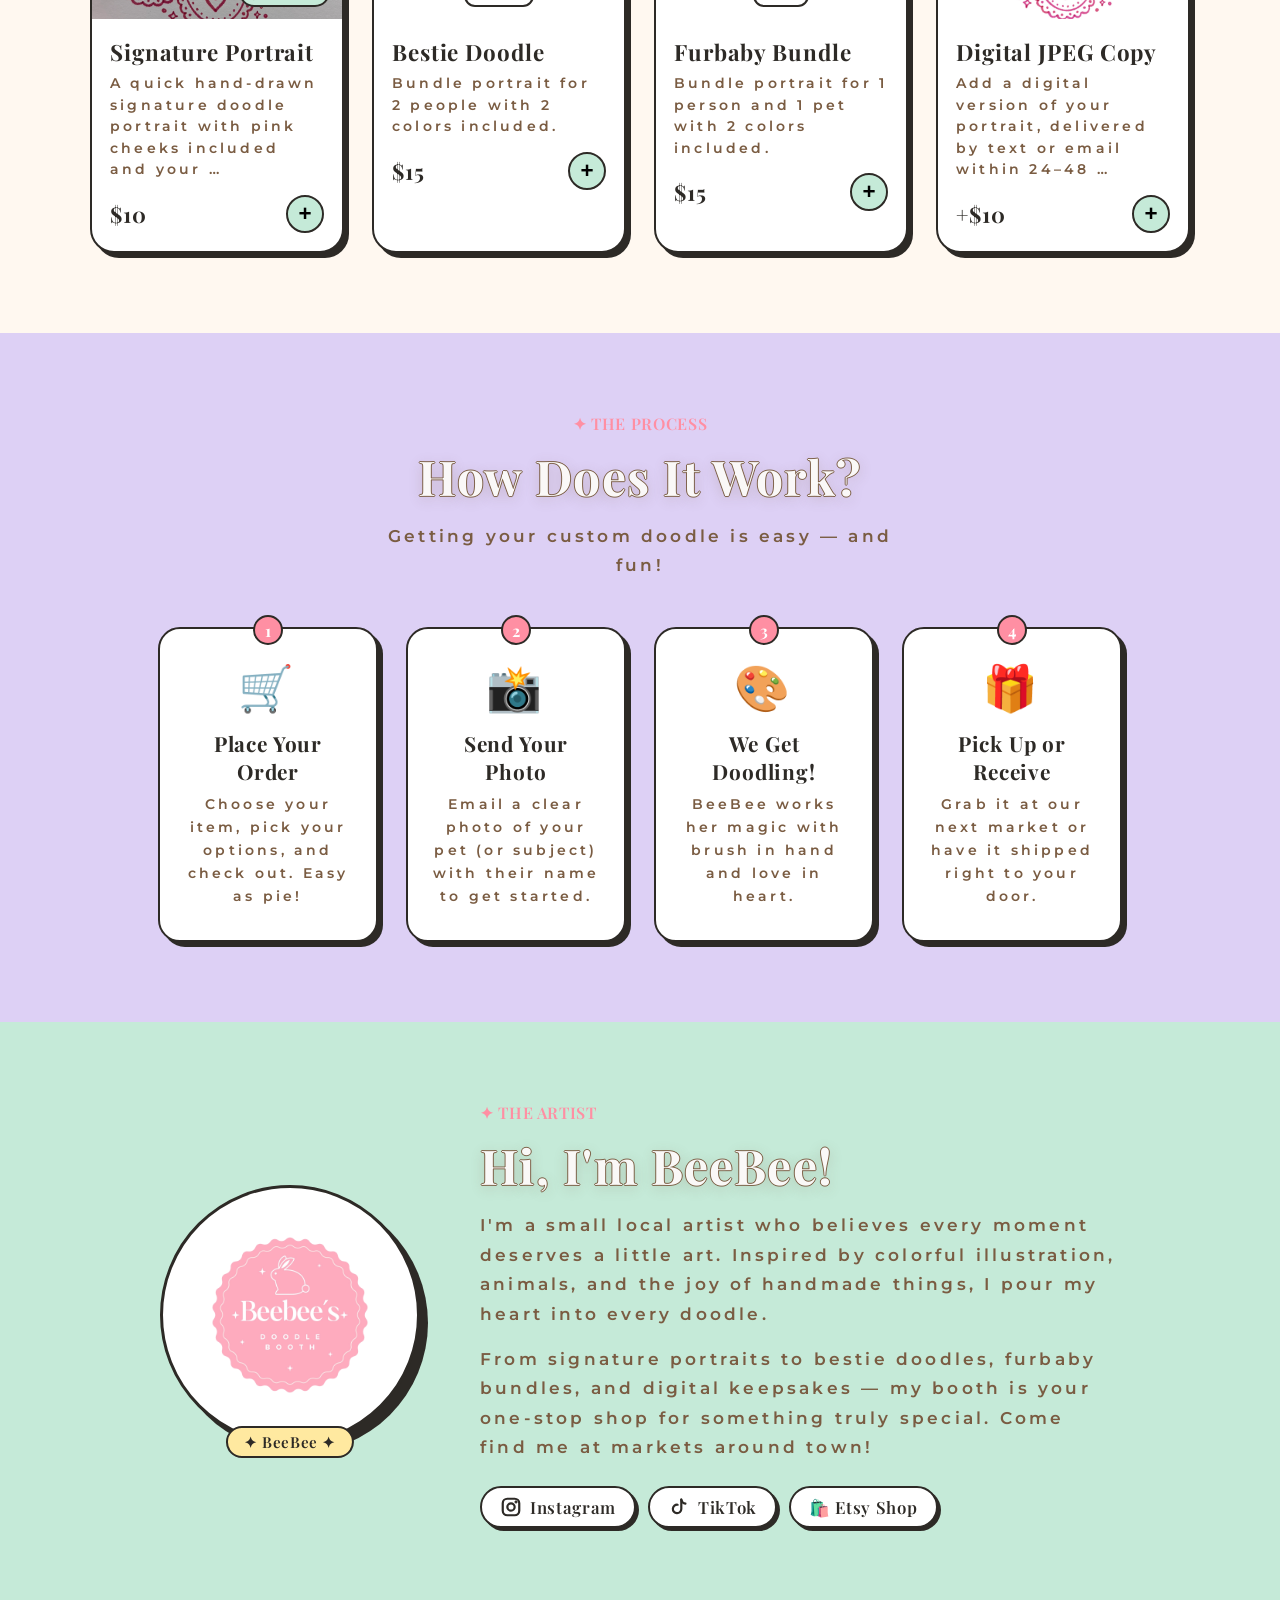
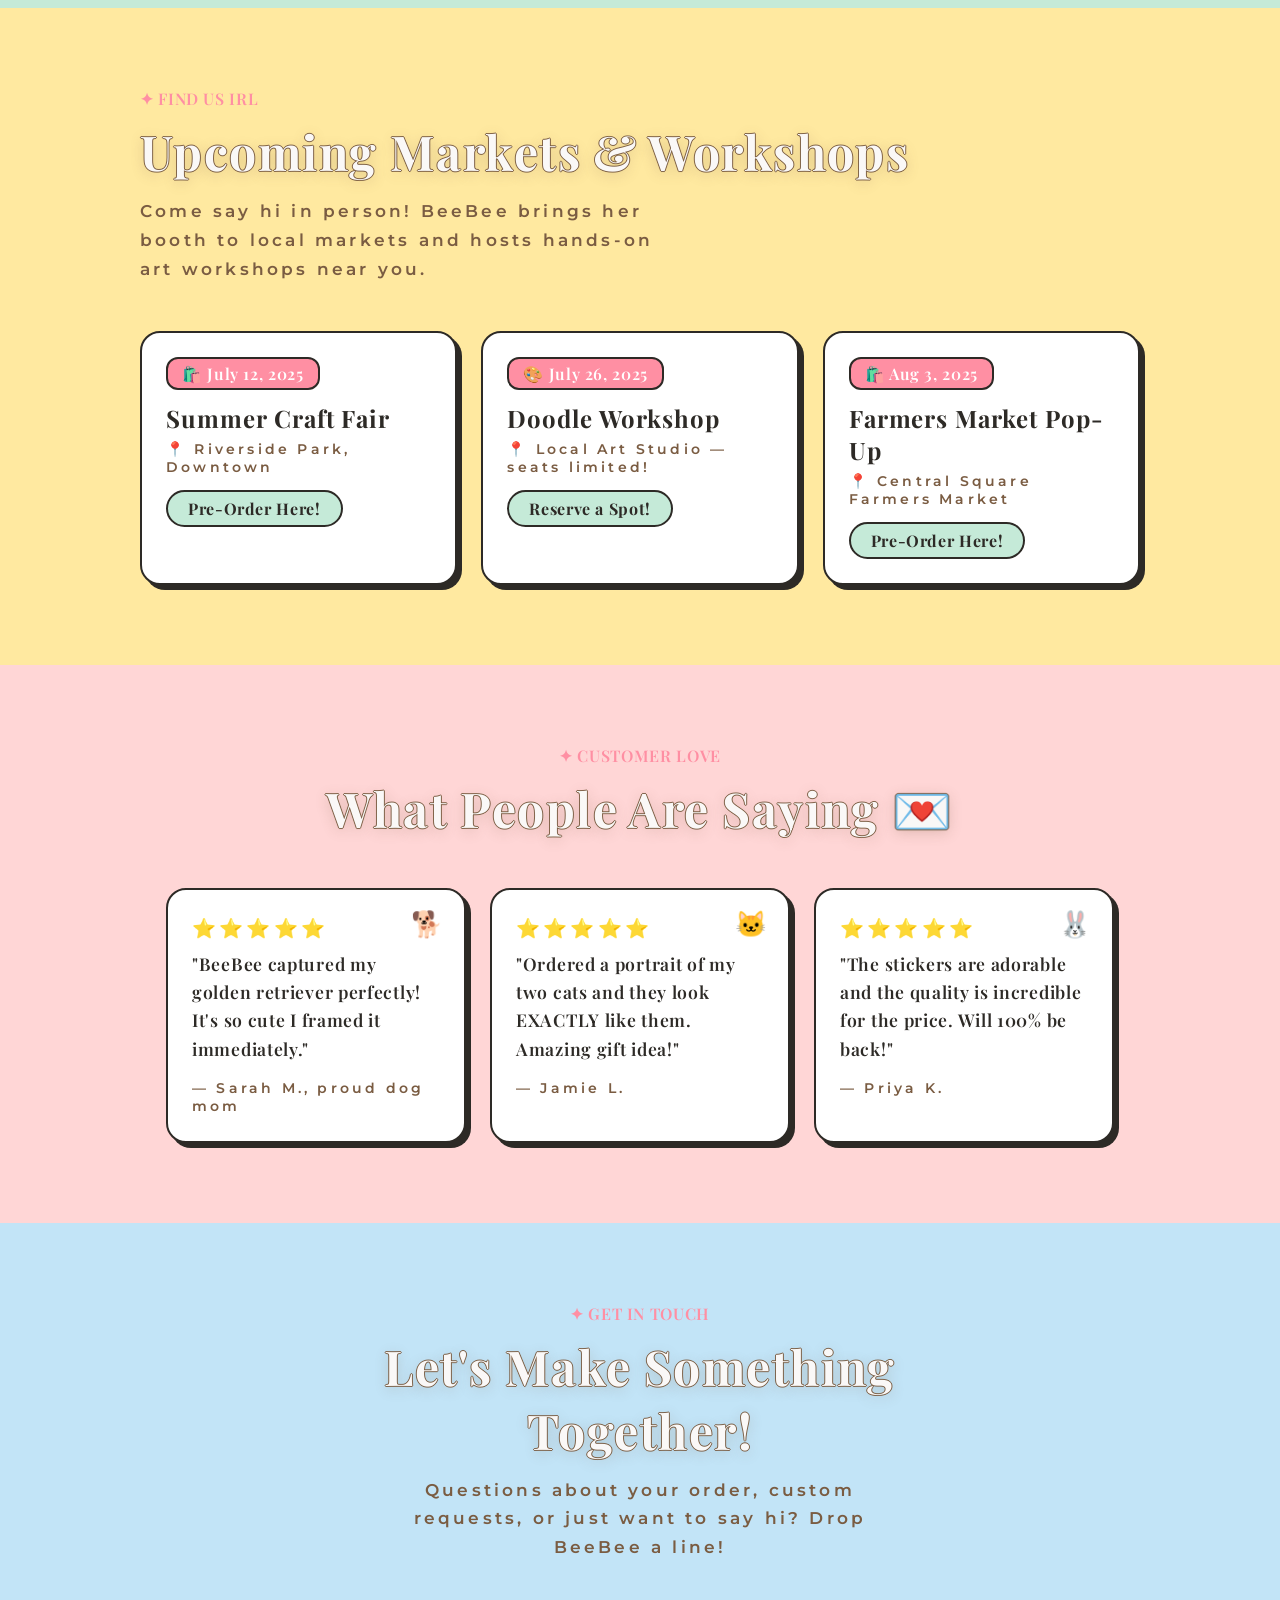
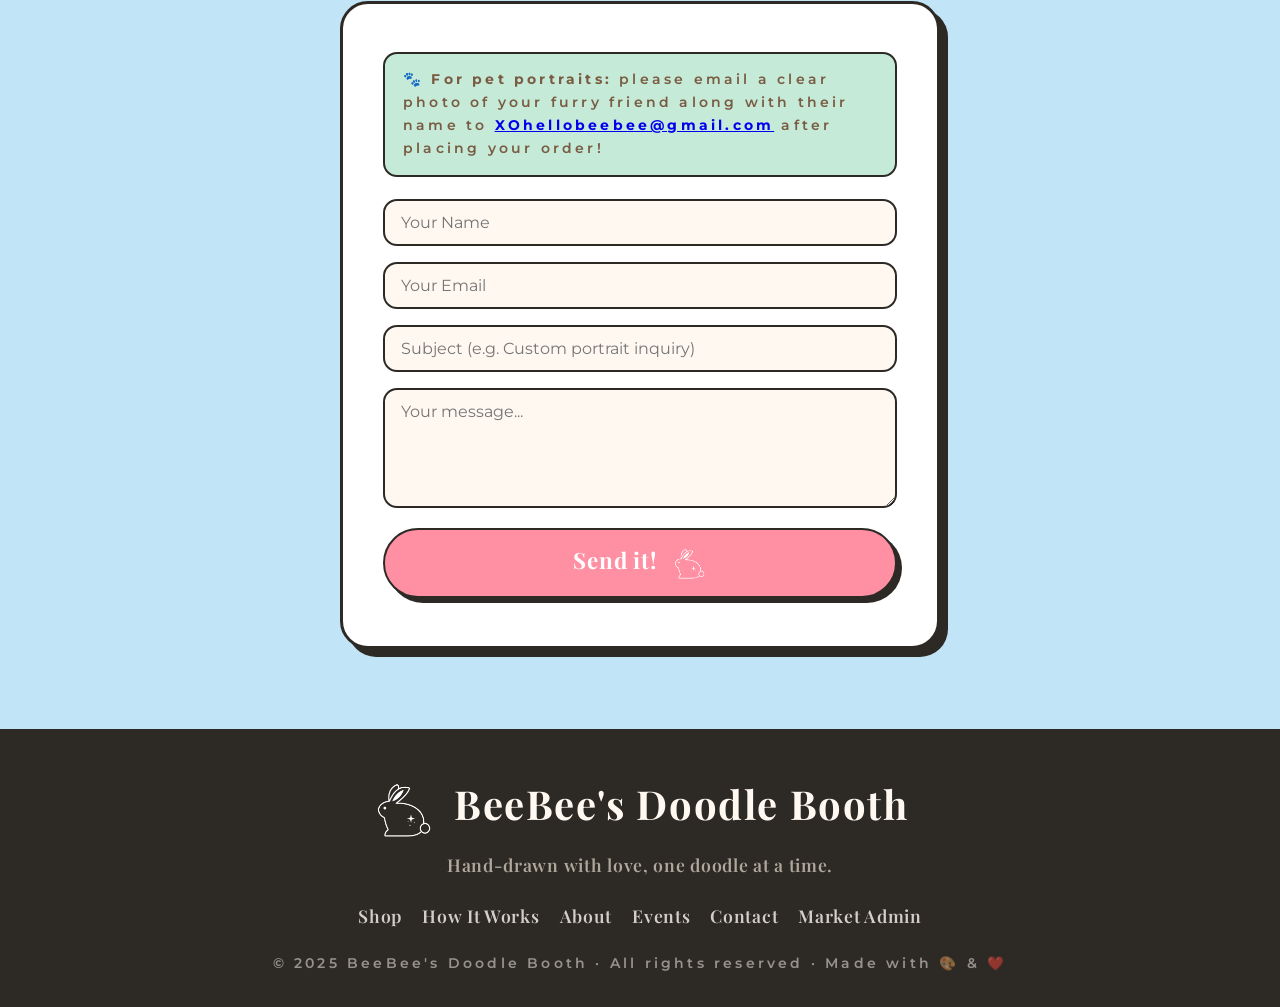
==== commit 6d7840e0: "Add kiosk and print-sign launcher icons under the cart Co-Authored-By: Claude Fable 5 <noreply@anthr" ====
--- a/index.html
+++ b/index.html
@@ -155,6 +155,32 @@
     paint-order: normal;
   }
   .cart-nav-btn::after { display: none !important; }
+  .cart-nav-item {
+    display: flex;
+    flex-direction: column;
+    align-items: center;
+    gap: 6px;
+  }
+  .booth-tools { display: flex; gap: 8px; }
+  .booth-tool {
+    width: 26px;
+    height: 26px;
+    background: white;
+    border: 2px solid var(--ink);
+    border-radius: 50%;
+    display: inline-flex;
+    align-items: center;
+    justify-content: center;
+    font-size: 0.8rem;
+    line-height: 1;
+    box-shadow: 2px 2px 0 var(--ink);
+    text-decoration: none;
+    text-shadow: none !important;
+    -webkit-text-stroke: 0 !important;
+    transition: transform 0.15s, box-shadow 0.15s;
+  }
+  .booth-tool:hover { transform: translate(-1px, -1px); box-shadow: 3px 3px 0 var(--ink); }
+  .booth-tool::after { display: none !important; }
   .cart-count {
     display: inline-flex;
     align-items: center;
@@ -1402,7 +1428,13 @@
     <li><a href="#events">Events</a></li>
     <li><a href="#contact">Contact</a></li>
     <li><a href="#about">About Me</a></li>
-    <li class="cart-nav-item"><a href="#" class="cart-nav-btn" onclick="event.preventDefault(); openCart()">🛒 Cart <span class="cart-count" id="cartCount">0</span></a></li>
+    <li class="cart-nav-item">
+      <a href="#" class="cart-nav-btn" onclick="event.preventDefault(); openCart()">🛒 Cart <span class="cart-count" id="cartCount">0</span></a>
+      <div class="booth-tools">
+        <a href="kiosk.html" class="booth-tool" title="Booth Kiosk — tablet ordering" aria-label="Booth kiosk">🖥️</a>
+        <a href="sign.html" class="booth-tool" title="Printable QR sign" aria-label="Printable QR sign">🖨️</a>
+      </div>
+    </li>
   </ul>
 </nav>
 
